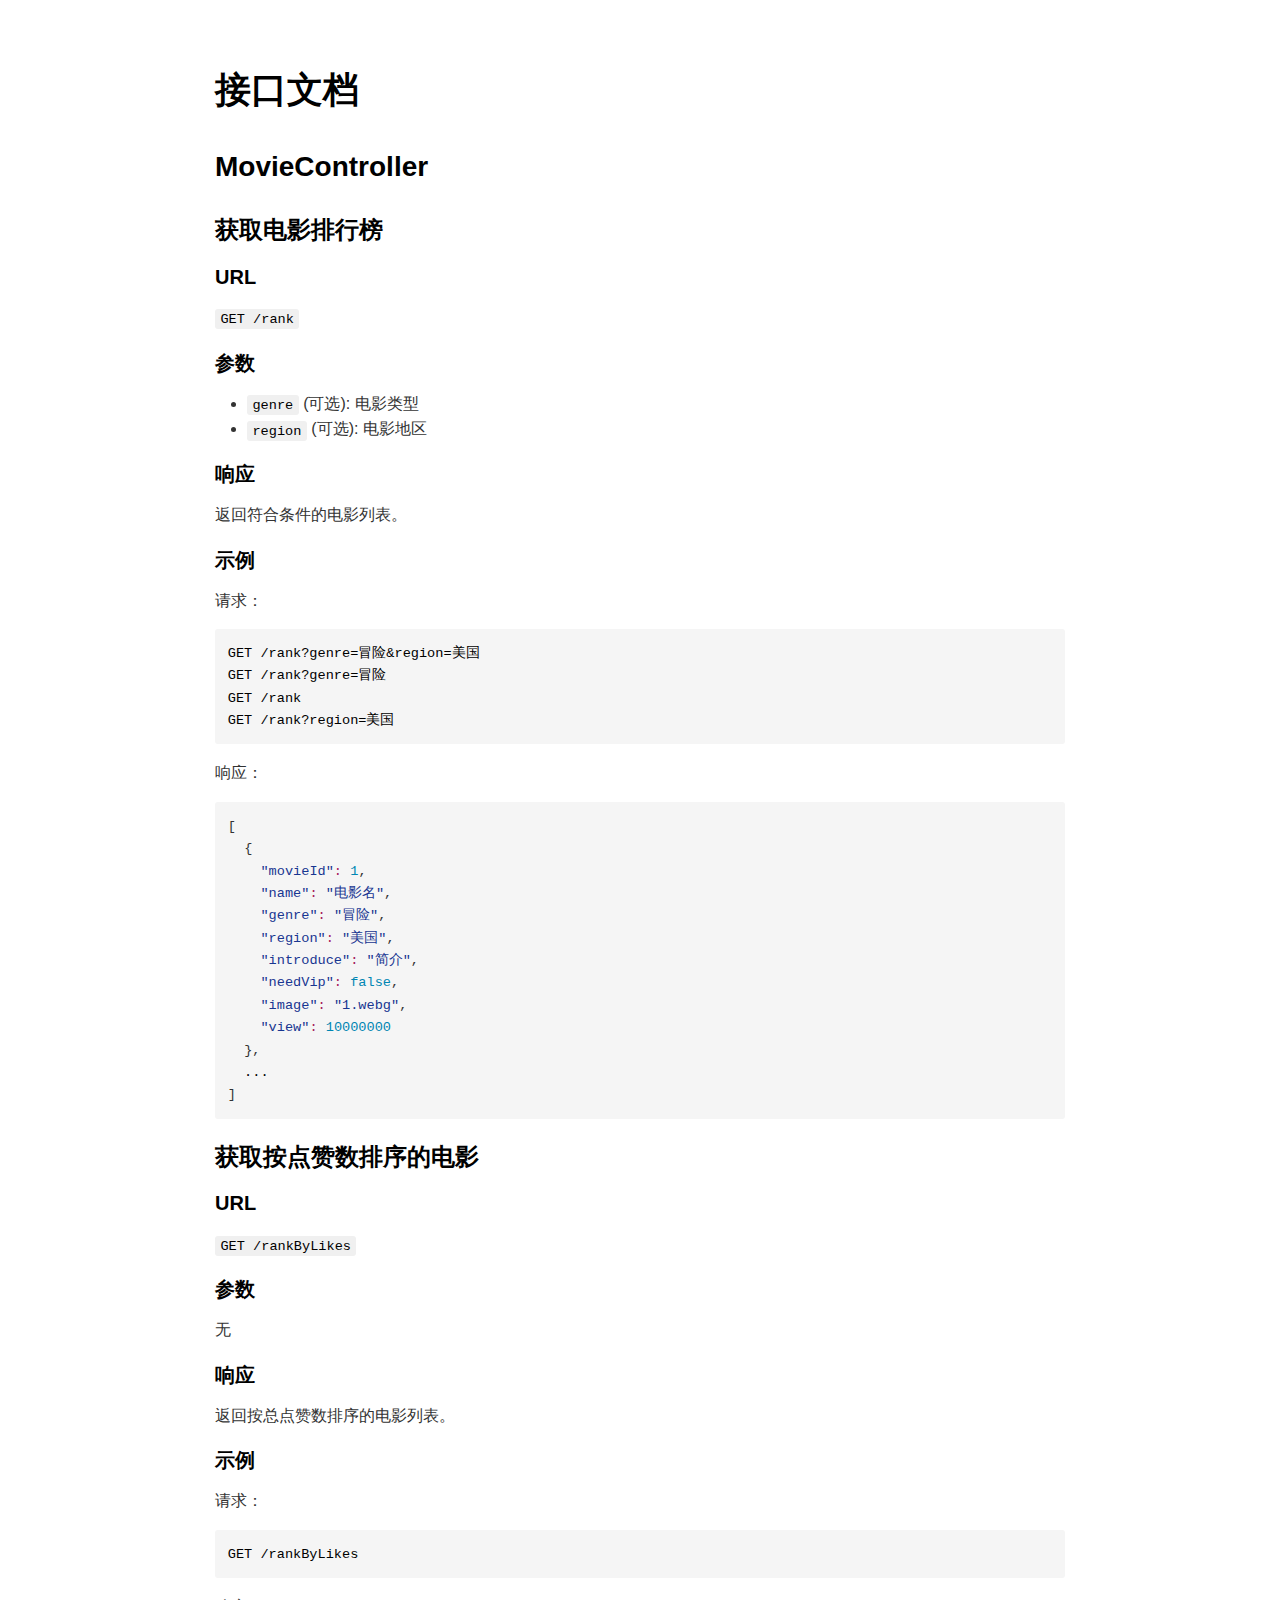
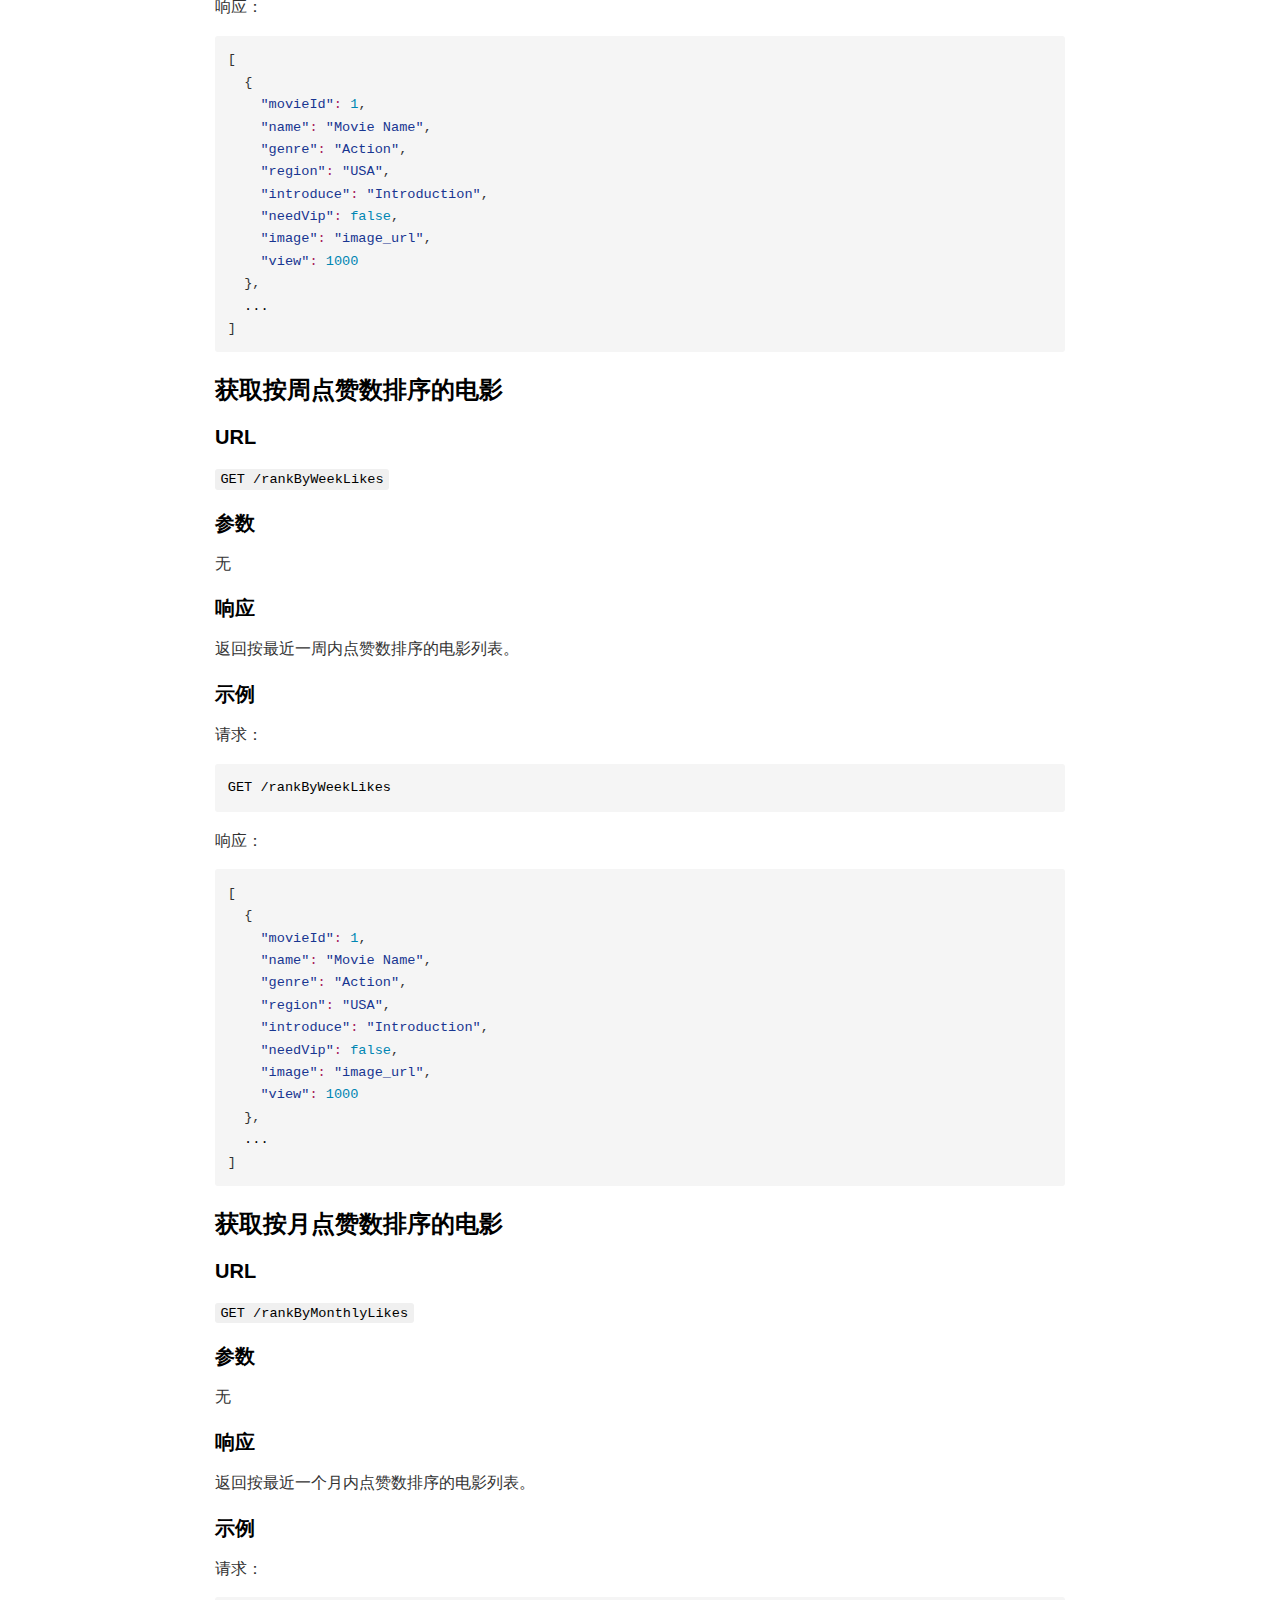
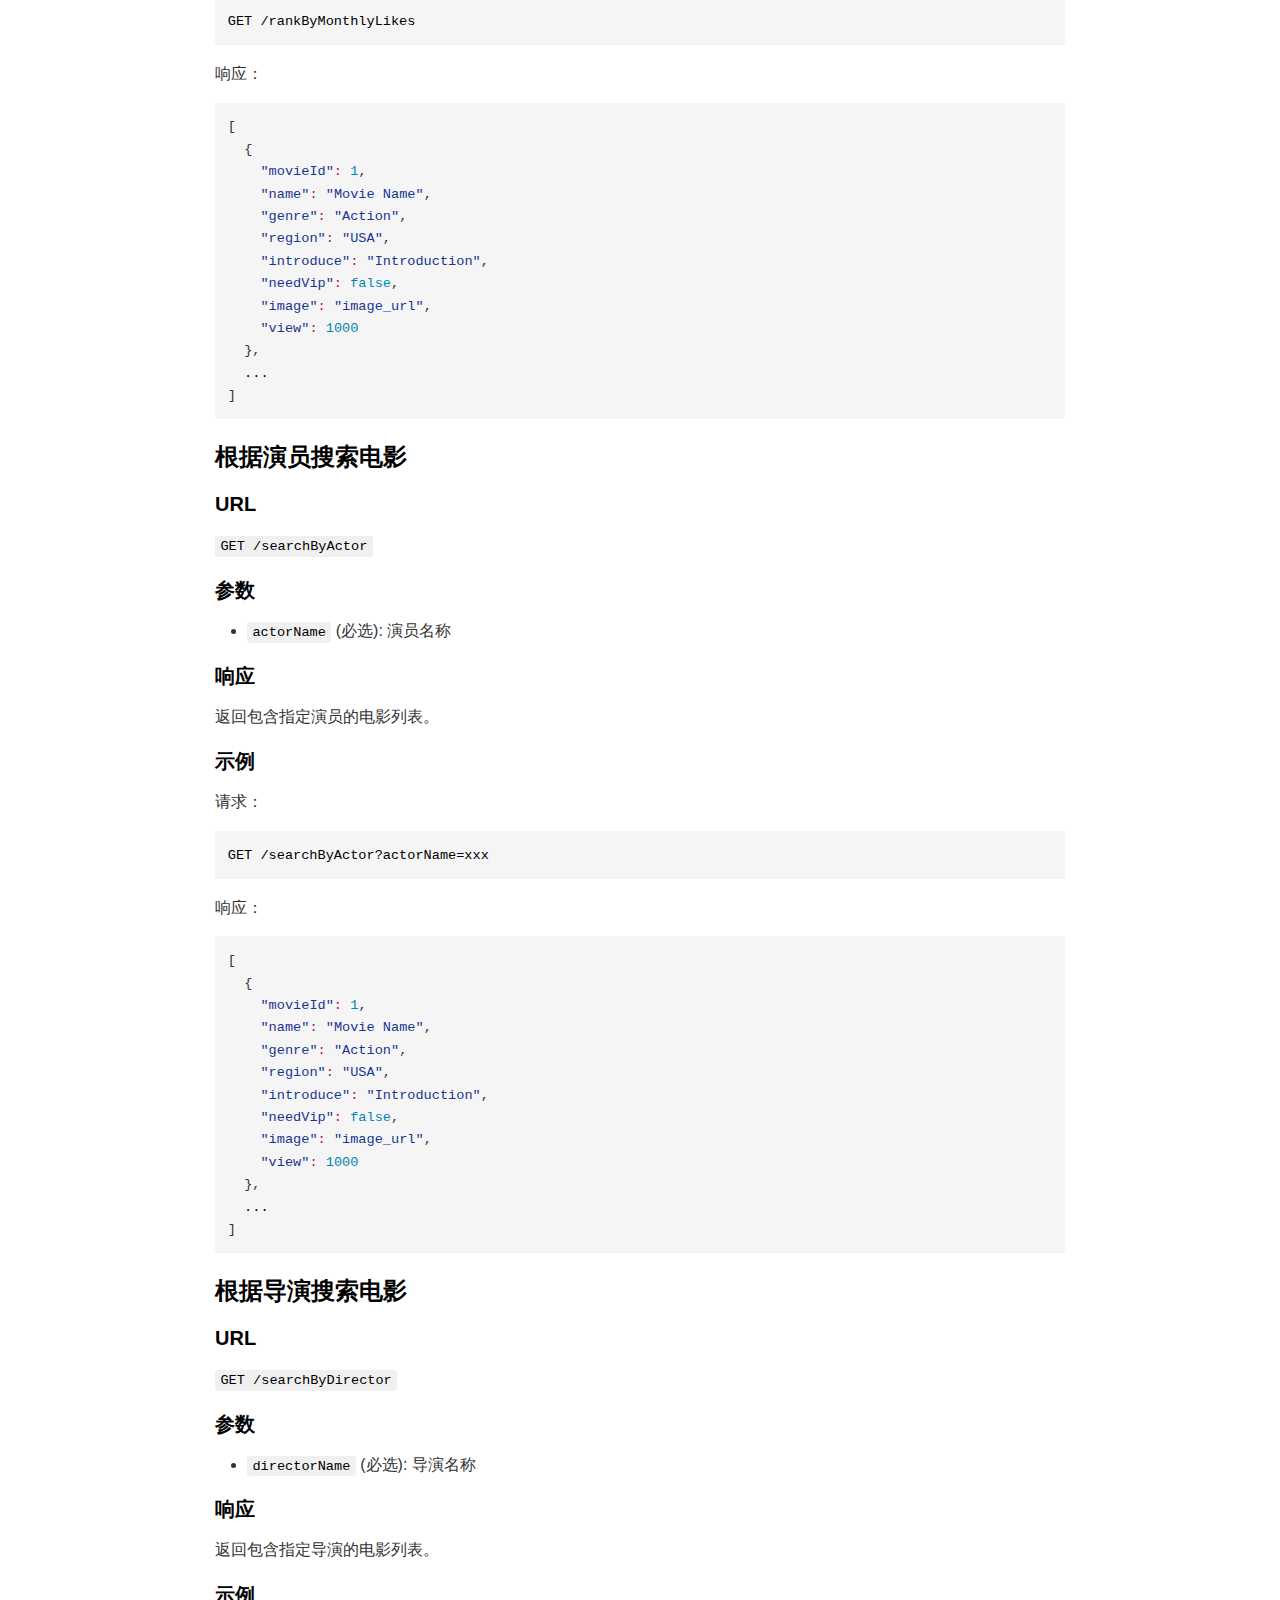
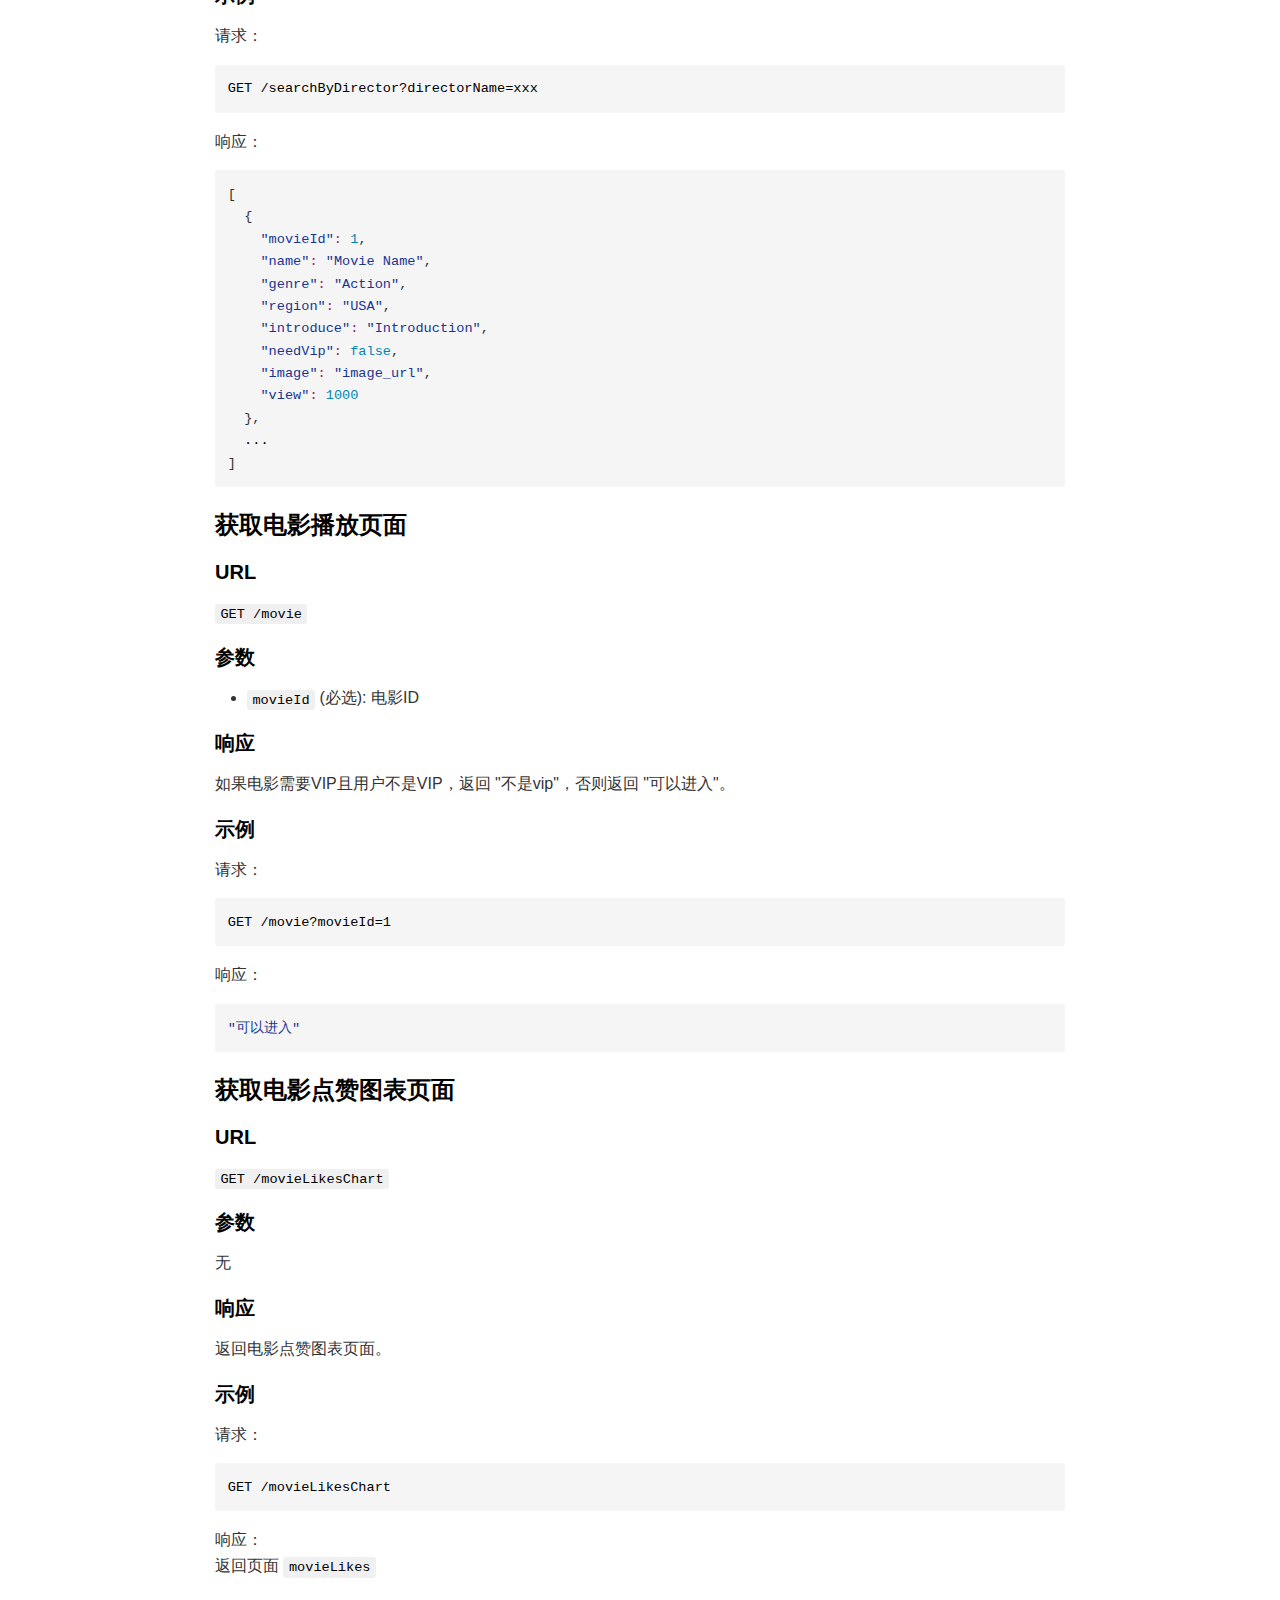
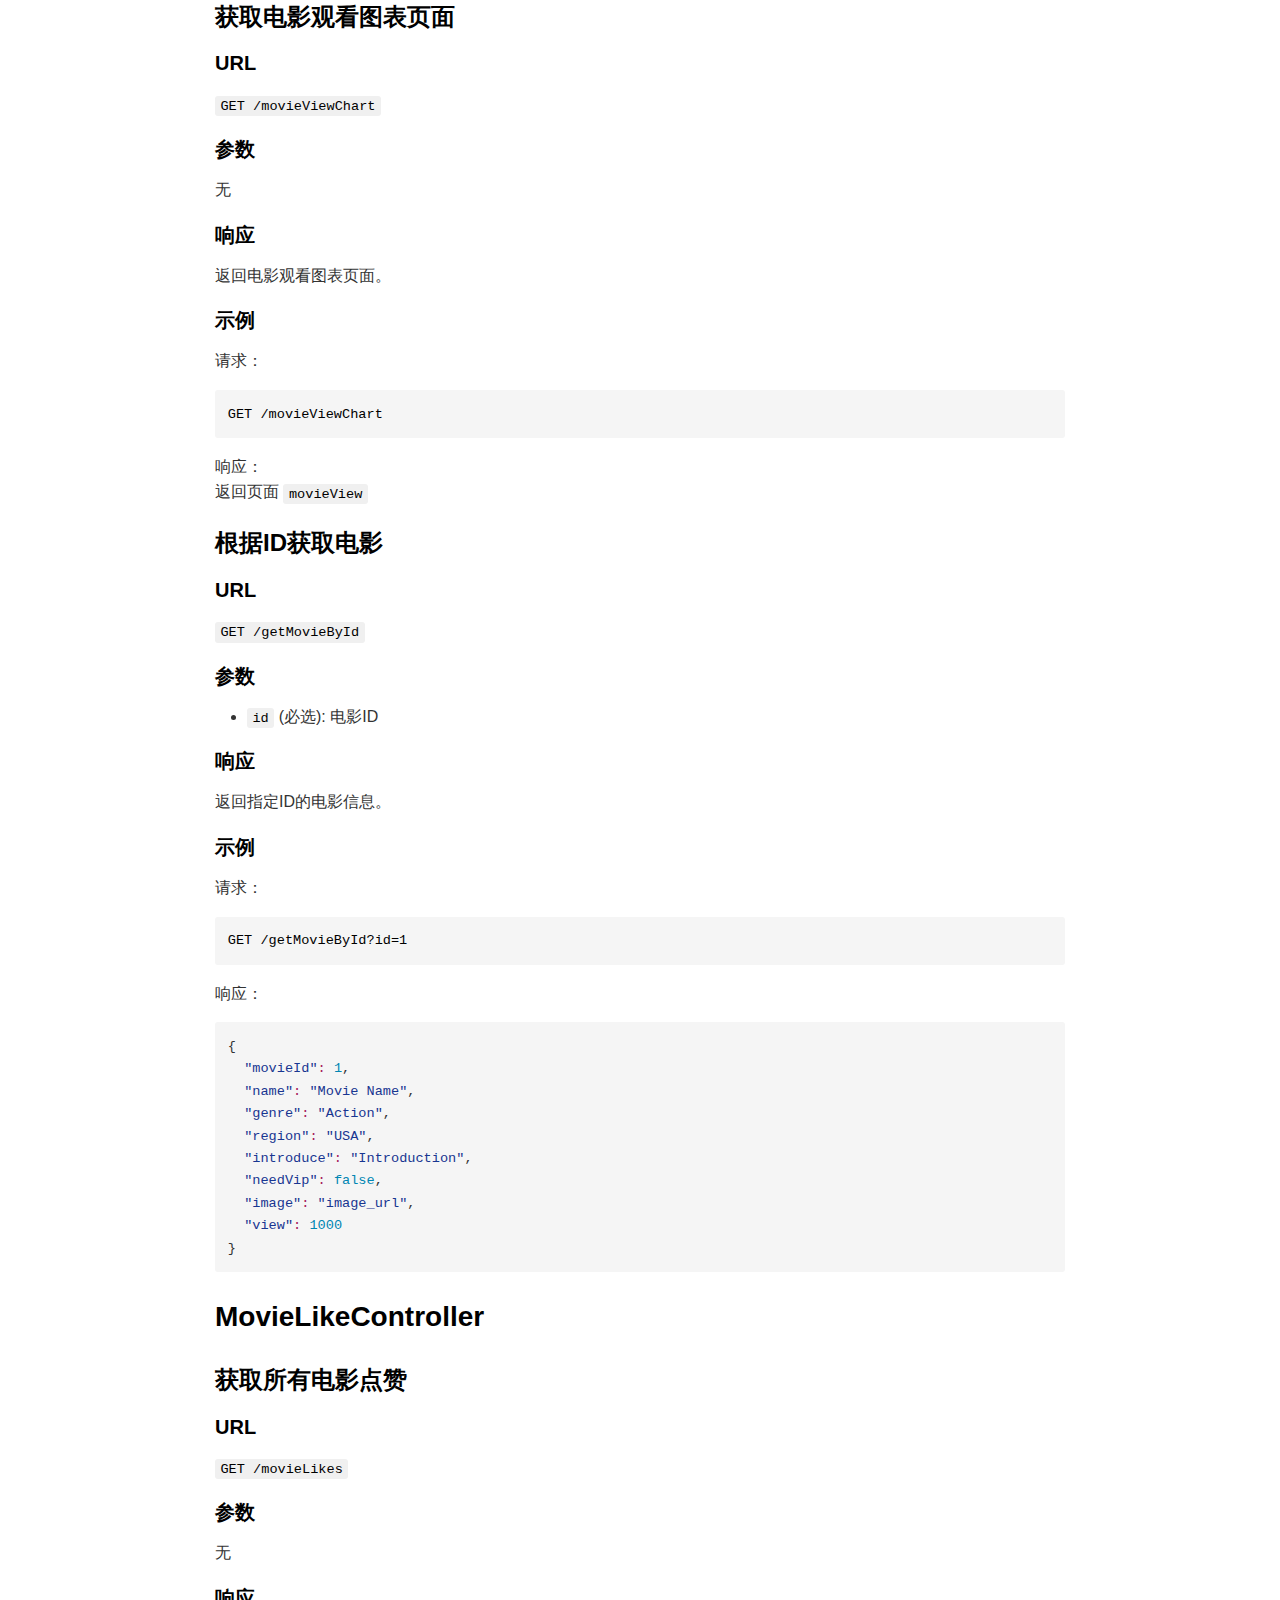
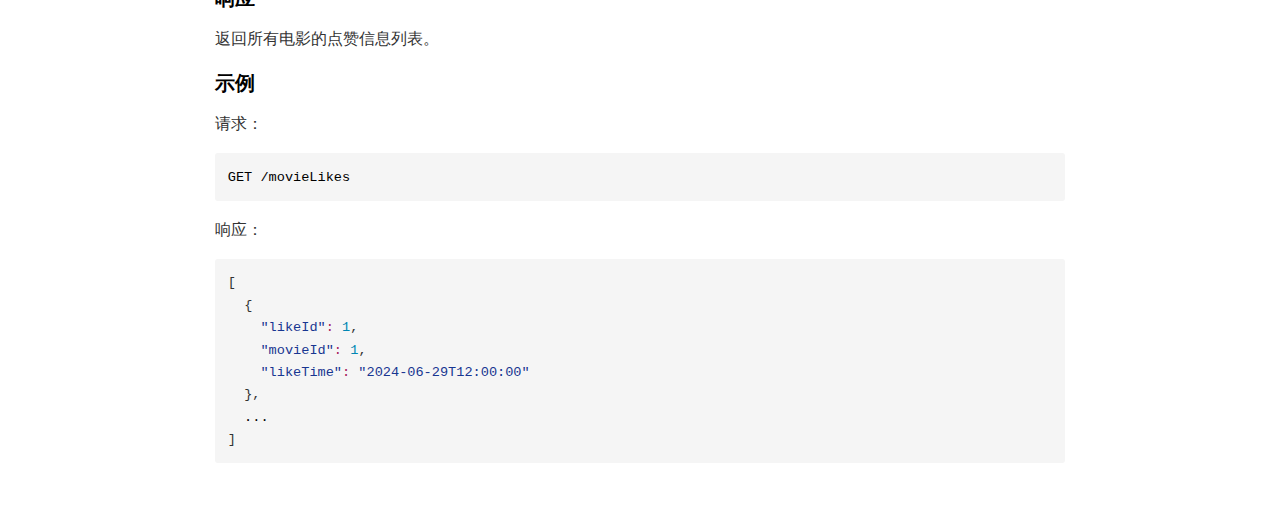
==== 接口文档.html @ cb71e871 "后端实现" ====
<!DOCTYPE html><html><head>
      <title>接口文档</title>
      <meta charset="utf-8">
      <meta name="viewport" content="width=device-width, initial-scale=1.0">
      
      <link rel="stylesheet" href="file:///c:\Users\wtn\.vscode\extensions\shd101wyy.markdown-preview-enhanced-0.8.13\crossnote\dependencies\katex\katex.min.css">
      
      
      
      
      
      <style>
      code[class*=language-],pre[class*=language-]{color:#333;background:0 0;font-family:Consolas,"Liberation Mono",Menlo,Courier,monospace;text-align:left;white-space:pre;word-spacing:normal;word-break:normal;word-wrap:normal;line-height:1.4;-moz-tab-size:8;-o-tab-size:8;tab-size:8;-webkit-hyphens:none;-moz-hyphens:none;-ms-hyphens:none;hyphens:none}pre[class*=language-]{padding:.8em;overflow:auto;border-radius:3px;background:#f5f5f5}:not(pre)>code[class*=language-]{padding:.1em;border-radius:.3em;white-space:normal;background:#f5f5f5}.token.blockquote,.token.comment{color:#969896}.token.cdata{color:#183691}.token.doctype,.token.macro.property,.token.punctuation,.token.variable{color:#333}.token.builtin,.token.important,.token.keyword,.token.operator,.token.rule{color:#a71d5d}.token.attr-value,.token.regex,.token.string,.token.url{color:#183691}.token.atrule,.token.boolean,.token.code,.token.command,.token.constant,.token.entity,.token.number,.token.property,.token.symbol{color:#0086b3}.token.prolog,.token.selector,.token.tag{color:#63a35c}.token.attr-name,.token.class,.token.class-name,.token.function,.token.id,.token.namespace,.token.pseudo-class,.token.pseudo-element,.token.url-reference .token.variable{color:#795da3}.token.entity{cursor:help}.token.title,.token.title .token.punctuation{font-weight:700;color:#1d3e81}.token.list{color:#ed6a43}.token.inserted{background-color:#eaffea;color:#55a532}.token.deleted{background-color:#ffecec;color:#bd2c00}.token.bold{font-weight:700}.token.italic{font-style:italic}.language-json .token.property{color:#183691}.language-markup .token.tag .token.punctuation{color:#333}.language-css .token.function,code.language-css{color:#0086b3}.language-yaml .token.atrule{color:#63a35c}code.language-yaml{color:#183691}.language-ruby .token.function{color:#333}.language-markdown .token.url{color:#795da3}.language-makefile .token.symbol{color:#795da3}.language-makefile .token.variable{color:#183691}.language-makefile .token.builtin{color:#0086b3}.language-bash .token.keyword{color:#0086b3}pre[data-line]{position:relative;padding:1em 0 1em 3em}pre[data-line] .line-highlight-wrapper{position:absolute;top:0;left:0;background-color:transparent;display:block;width:100%}pre[data-line] .line-highlight{position:absolute;left:0;right:0;padding:inherit 0;margin-top:1em;background:hsla(24,20%,50%,.08);background:linear-gradient(to right,hsla(24,20%,50%,.1) 70%,hsla(24,20%,50%,0));pointer-events:none;line-height:inherit;white-space:pre}pre[data-line] .line-highlight:before,pre[data-line] .line-highlight[data-end]:after{content:attr(data-start);position:absolute;top:.4em;left:.6em;min-width:1em;padding:0 .5em;background-color:hsla(24,20%,50%,.4);color:#f4f1ef;font:bold 65%/1.5 sans-serif;text-align:center;vertical-align:.3em;border-radius:999px;text-shadow:none;box-shadow:0 1px #fff}pre[data-line] .line-highlight[data-end]:after{content:attr(data-end);top:auto;bottom:.4em}html body{font-family:'Helvetica Neue',Helvetica,'Segoe UI',Arial,freesans,sans-serif;font-size:16px;line-height:1.6;color:#333;background-color:#fff;overflow:initial;box-sizing:border-box;word-wrap:break-word}html body>:first-child{margin-top:0}html body h1,html body h2,html body h3,html body h4,html body h5,html body h6{line-height:1.2;margin-top:1em;margin-bottom:16px;color:#000}html body h1{font-size:2.25em;font-weight:300;padding-bottom:.3em}html body h2{font-size:1.75em;font-weight:400;padding-bottom:.3em}html body h3{font-size:1.5em;font-weight:500}html body h4{font-size:1.25em;font-weight:600}html body h5{font-size:1.1em;font-weight:600}html body h6{font-size:1em;font-weight:600}html body h1,html body h2,html body h3,html body h4,html body h5{font-weight:600}html body h5{font-size:1em}html body h6{color:#5c5c5c}html body strong{color:#000}html body del{color:#5c5c5c}html body a:not([href]){color:inherit;text-decoration:none}html body a{color:#08c;text-decoration:none}html body a:hover{color:#00a3f5;text-decoration:none}html body img{max-width:100%}html body>p{margin-top:0;margin-bottom:16px;word-wrap:break-word}html body>ol,html body>ul{margin-bottom:16px}html body ol,html body ul{padding-left:2em}html body ol.no-list,html body ul.no-list{padding:0;list-style-type:none}html body ol ol,html body ol ul,html body ul ol,html body ul ul{margin-top:0;margin-bottom:0}html body li{margin-bottom:0}html body li.task-list-item{list-style:none}html body li>p{margin-top:0;margin-bottom:0}html body .task-list-item-checkbox{margin:0 .2em .25em -1.8em;vertical-align:middle}html body .task-list-item-checkbox:hover{cursor:pointer}html body blockquote{margin:16px 0;font-size:inherit;padding:0 15px;color:#5c5c5c;background-color:#f0f0f0;border-left:4px solid #d6d6d6}html body blockquote>:first-child{margin-top:0}html body blockquote>:last-child{margin-bottom:0}html body hr{height:4px;margin:32px 0;background-color:#d6d6d6;border:0 none}html body table{margin:10px 0 15px 0;border-collapse:collapse;border-spacing:0;display:block;width:100%;overflow:auto;word-break:normal;word-break:keep-all}html body table th{font-weight:700;color:#000}html body table td,html body table th{border:1px solid #d6d6d6;padding:6px 13px}html body dl{padding:0}html body dl dt{padding:0;margin-top:16px;font-size:1em;font-style:italic;font-weight:700}html body dl dd{padding:0 16px;margin-bottom:16px}html body code{font-family:Menlo,Monaco,Consolas,'Courier New',monospace;font-size:.85em;color:#000;background-color:#f0f0f0;border-radius:3px;padding:.2em 0}html body code::after,html body code::before{letter-spacing:-.2em;content:'\00a0'}html body pre>code{padding:0;margin:0;word-break:normal;white-space:pre;background:0 0;border:0}html body .highlight{margin-bottom:16px}html body .highlight pre,html body pre{padding:1em;overflow:auto;line-height:1.45;border:#d6d6d6;border-radius:3px}html body .highlight pre{margin-bottom:0;word-break:normal}html body pre code,html body pre tt{display:inline;max-width:initial;padding:0;margin:0;overflow:initial;line-height:inherit;word-wrap:normal;background-color:transparent;border:0}html body pre code:after,html body pre code:before,html body pre tt:after,html body pre tt:before{content:normal}html body blockquote,html body dl,html body ol,html body p,html body pre,html body ul{margin-top:0;margin-bottom:16px}html body kbd{color:#000;border:1px solid #d6d6d6;border-bottom:2px solid #c7c7c7;padding:2px 4px;background-color:#f0f0f0;border-radius:3px}@media print{html body{background-color:#fff}html body h1,html body h2,html body h3,html body h4,html body h5,html body h6{color:#000;page-break-after:avoid}html body blockquote{color:#5c5c5c}html body pre{page-break-inside:avoid}html body table{display:table}html body img{display:block;max-width:100%;max-height:100%}html body code,html body pre{word-wrap:break-word;white-space:pre}}.markdown-preview{width:100%;height:100%;box-sizing:border-box}.markdown-preview ul{list-style:disc}.markdown-preview ul ul{list-style:circle}.markdown-preview ul ul ul{list-style:square}.markdown-preview ol{list-style:decimal}.markdown-preview ol ol,.markdown-preview ul ol{list-style-type:lower-roman}.markdown-preview ol ol ol,.markdown-preview ol ul ol,.markdown-preview ul ol ol,.markdown-preview ul ul ol{list-style-type:lower-alpha}.markdown-preview .newpage,.markdown-preview .pagebreak{page-break-before:always}.markdown-preview pre.line-numbers{position:relative;padding-left:3.8em;counter-reset:linenumber}.markdown-preview pre.line-numbers>code{position:relative}.markdown-preview pre.line-numbers .line-numbers-rows{position:absolute;pointer-events:none;top:1em;font-size:100%;left:0;width:3em;letter-spacing:-1px;border-right:1px solid #999;-webkit-user-select:none;-moz-user-select:none;-ms-user-select:none;user-select:none}.markdown-preview pre.line-numbers .line-numbers-rows>span{pointer-events:none;display:block;counter-increment:linenumber}.markdown-preview pre.line-numbers .line-numbers-rows>span:before{content:counter(linenumber);color:#999;display:block;padding-right:.8em;text-align:right}.markdown-preview .mathjax-exps .MathJax_Display{text-align:center!important}.markdown-preview:not([data-for=preview]) .code-chunk .code-chunk-btn-group{display:none}.markdown-preview:not([data-for=preview]) .code-chunk .status{display:none}.markdown-preview:not([data-for=preview]) .code-chunk .output-div{margin-bottom:16px}.markdown-preview .md-toc{padding:0}.markdown-preview .md-toc .md-toc-link-wrapper .md-toc-link{display:inline;padding:.25rem 0}.markdown-preview .md-toc .md-toc-link-wrapper .md-toc-link div,.markdown-preview .md-toc .md-toc-link-wrapper .md-toc-link p{display:inline}.markdown-preview .md-toc .md-toc-link-wrapper.highlighted .md-toc-link{font-weight:800}.scrollbar-style::-webkit-scrollbar{width:8px}.scrollbar-style::-webkit-scrollbar-track{border-radius:10px;background-color:transparent}.scrollbar-style::-webkit-scrollbar-thumb{border-radius:5px;background-color:rgba(150,150,150,.66);border:4px solid rgba(150,150,150,.66);background-clip:content-box}html body[for=html-export]:not([data-presentation-mode]){position:relative;width:100%;height:100%;top:0;left:0;margin:0;padding:0;overflow:auto}html body[for=html-export]:not([data-presentation-mode]) .markdown-preview{position:relative;top:0;min-height:100vh}@media screen and (min-width:914px){html body[for=html-export]:not([data-presentation-mode]) .markdown-preview{padding:2em calc(50% - 457px + 2em)}}@media screen and (max-width:914px){html body[for=html-export]:not([data-presentation-mode]) .markdown-preview{padding:2em}}@media screen and (max-width:450px){html body[for=html-export]:not([data-presentation-mode]) .markdown-preview{font-size:14px!important;padding:1em}}@media print{html body[for=html-export]:not([data-presentation-mode]) #sidebar-toc-btn{display:none}}html body[for=html-export]:not([data-presentation-mode]) #sidebar-toc-btn{position:fixed;bottom:8px;left:8px;font-size:28px;cursor:pointer;color:inherit;z-index:99;width:32px;text-align:center;opacity:.4}html body[for=html-export]:not([data-presentation-mode])[html-show-sidebar-toc] #sidebar-toc-btn{opacity:1}html body[for=html-export]:not([data-presentation-mode])[html-show-sidebar-toc] .md-sidebar-toc{position:fixed;top:0;left:0;width:300px;height:100%;padding:32px 0 48px 0;font-size:14px;box-shadow:0 0 4px rgba(150,150,150,.33);box-sizing:border-box;overflow:auto;background-color:inherit}html body[for=html-export]:not([data-presentation-mode])[html-show-sidebar-toc] .md-sidebar-toc::-webkit-scrollbar{width:8px}html body[for=html-export]:not([data-presentation-mode])[html-show-sidebar-toc] .md-sidebar-toc::-webkit-scrollbar-track{border-radius:10px;background-color:transparent}html body[for=html-export]:not([data-presentation-mode])[html-show-sidebar-toc] .md-sidebar-toc::-webkit-scrollbar-thumb{border-radius:5px;background-color:rgba(150,150,150,.66);border:4px solid rgba(150,150,150,.66);background-clip:content-box}html body[for=html-export]:not([data-presentation-mode])[html-show-sidebar-toc] .md-sidebar-toc a{text-decoration:none}html body[for=html-export]:not([data-presentation-mode])[html-show-sidebar-toc] .md-sidebar-toc .md-toc{padding:0 16px}html body[for=html-export]:not([data-presentation-mode])[html-show-sidebar-toc] .md-sidebar-toc .md-toc .md-toc-link-wrapper .md-toc-link{display:inline;padding:.25rem 0}html body[for=html-export]:not([data-presentation-mode])[html-show-sidebar-toc] .md-sidebar-toc .md-toc .md-toc-link-wrapper .md-toc-link div,html body[for=html-export]:not([data-presentation-mode])[html-show-sidebar-toc] .md-sidebar-toc .md-toc .md-toc-link-wrapper .md-toc-link p{display:inline}html body[for=html-export]:not([data-presentation-mode])[html-show-sidebar-toc] .md-sidebar-toc .md-toc .md-toc-link-wrapper.highlighted .md-toc-link{font-weight:800}html body[for=html-export]:not([data-presentation-mode])[html-show-sidebar-toc] .markdown-preview{left:300px;width:calc(100% - 300px);padding:2em calc(50% - 457px - 300px / 2);margin:0;box-sizing:border-box}@media screen and (max-width:1274px){html body[for=html-export]:not([data-presentation-mode])[html-show-sidebar-toc] .markdown-preview{padding:2em}}@media screen and (max-width:450px){html body[for=html-export]:not([data-presentation-mode])[html-show-sidebar-toc] .markdown-preview{width:100%}}html body[for=html-export]:not([data-presentation-mode]):not([html-show-sidebar-toc]) .markdown-preview{left:50%;transform:translateX(-50%)}html body[for=html-export]:not([data-presentation-mode]):not([html-show-sidebar-toc]) .md-sidebar-toc{display:none}
/* Please visit the URL below for more information: */
/*   https://shd101wyy.github.io/markdown-preview-enhanced/#/customize-css */
/* Please visit the URL below for more information: */
/*   https://shd101wyy.github.io/markdown-preview-enhanced/#/customize-css */

      </style>
      <!-- The content below will be included at the end of the <head> element. --><script type="text/javascript">
  document.addEventListener("DOMContentLoaded", function () {
    // your code here
  });
</script></head><body for="html-export">
    
    
      <div class="crossnote markdown-preview  ">
      
<h1 id="接口文档">接口文档 </h1>
<h2 id="moviecontroller">MovieController </h2>
<h3 id="获取电影排行榜">获取电影排行榜 </h3>
<h4 id="url">URL </h4>
<p><code>GET /rank</code></p>
<h4 id="参数">参数 </h4>
<ul>
<li><code>genre</code> (可选): 电影类型</li>
<li><code>region</code> (可选): 电影地区</li>
</ul>
<h4 id="响应">响应 </h4>
<p>返回符合条件的电影列表。</p>
<h4 id="示例">示例 </h4>
<p>请求：</p>
<pre data-role="codeBlock" data-info="http" class="language-http http"><code>GET /rank?genre=冒险&amp;region=美国
GET /rank?genre=冒险
GET /rank
GET /rank?region=美国
</code></pre><p>响应：</p>
<pre data-role="codeBlock" data-info="json" class="language-json json"><code><span class="token punctuation">[</span>
  <span class="token punctuation">{</span>
    <span class="token property">"movieId"</span><span class="token operator">:</span> <span class="token number">1</span><span class="token punctuation">,</span>
    <span class="token property">"name"</span><span class="token operator">:</span> <span class="token string">"电影名"</span><span class="token punctuation">,</span>
    <span class="token property">"genre"</span><span class="token operator">:</span> <span class="token string">"冒险"</span><span class="token punctuation">,</span>
    <span class="token property">"region"</span><span class="token operator">:</span> <span class="token string">"美国"</span><span class="token punctuation">,</span>
    <span class="token property">"introduce"</span><span class="token operator">:</span> <span class="token string">"简介"</span><span class="token punctuation">,</span>
    <span class="token property">"needVip"</span><span class="token operator">:</span> <span class="token boolean">false</span><span class="token punctuation">,</span>
    <span class="token property">"image"</span><span class="token operator">:</span> <span class="token string">"1.webg"</span><span class="token punctuation">,</span>
    <span class="token property">"view"</span><span class="token operator">:</span> <span class="token number">10000000</span>
  <span class="token punctuation">}</span><span class="token punctuation">,</span>
  ...
<span class="token punctuation">]</span>
</code></pre><h3 id="获取按点赞数排序的电影">获取按点赞数排序的电影 </h3>
<h4 id="url-1">URL </h4>
<p><code>GET /rankByLikes</code></p>
<h4 id="参数-1">参数 </h4>
<p>无</p>
<h4 id="响应-1">响应 </h4>
<p>返回按总点赞数排序的电影列表。</p>
<h4 id="示例-1">示例 </h4>
<p>请求：</p>
<pre data-role="codeBlock" data-info="http" class="language-http http"><code>GET /rankByLikes
</code></pre><p>响应：</p>
<pre data-role="codeBlock" data-info="json" class="language-json json"><code><span class="token punctuation">[</span>
  <span class="token punctuation">{</span>
    <span class="token property">"movieId"</span><span class="token operator">:</span> <span class="token number">1</span><span class="token punctuation">,</span>
    <span class="token property">"name"</span><span class="token operator">:</span> <span class="token string">"Movie Name"</span><span class="token punctuation">,</span>
    <span class="token property">"genre"</span><span class="token operator">:</span> <span class="token string">"Action"</span><span class="token punctuation">,</span>
    <span class="token property">"region"</span><span class="token operator">:</span> <span class="token string">"USA"</span><span class="token punctuation">,</span>
    <span class="token property">"introduce"</span><span class="token operator">:</span> <span class="token string">"Introduction"</span><span class="token punctuation">,</span>
    <span class="token property">"needVip"</span><span class="token operator">:</span> <span class="token boolean">false</span><span class="token punctuation">,</span>
    <span class="token property">"image"</span><span class="token operator">:</span> <span class="token string">"image_url"</span><span class="token punctuation">,</span>
    <span class="token property">"view"</span><span class="token operator">:</span> <span class="token number">1000</span>
  <span class="token punctuation">}</span><span class="token punctuation">,</span>
  ...
<span class="token punctuation">]</span>
</code></pre><h3 id="获取按周点赞数排序的电影">获取按周点赞数排序的电影 </h3>
<h4 id="url-2">URL </h4>
<p><code>GET /rankByWeekLikes</code></p>
<h4 id="参数-2">参数 </h4>
<p>无</p>
<h4 id="响应-2">响应 </h4>
<p>返回按最近一周内点赞数排序的电影列表。</p>
<h4 id="示例-2">示例 </h4>
<p>请求：</p>
<pre data-role="codeBlock" data-info="http" class="language-http http"><code>GET /rankByWeekLikes
</code></pre><p>响应：</p>
<pre data-role="codeBlock" data-info="json" class="language-json json"><code><span class="token punctuation">[</span>
  <span class="token punctuation">{</span>
    <span class="token property">"movieId"</span><span class="token operator">:</span> <span class="token number">1</span><span class="token punctuation">,</span>
    <span class="token property">"name"</span><span class="token operator">:</span> <span class="token string">"Movie Name"</span><span class="token punctuation">,</span>
    <span class="token property">"genre"</span><span class="token operator">:</span> <span class="token string">"Action"</span><span class="token punctuation">,</span>
    <span class="token property">"region"</span><span class="token operator">:</span> <span class="token string">"USA"</span><span class="token punctuation">,</span>
    <span class="token property">"introduce"</span><span class="token operator">:</span> <span class="token string">"Introduction"</span><span class="token punctuation">,</span>
    <span class="token property">"needVip"</span><span class="token operator">:</span> <span class="token boolean">false</span><span class="token punctuation">,</span>
    <span class="token property">"image"</span><span class="token operator">:</span> <span class="token string">"image_url"</span><span class="token punctuation">,</span>
    <span class="token property">"view"</span><span class="token operator">:</span> <span class="token number">1000</span>
  <span class="token punctuation">}</span><span class="token punctuation">,</span>
  ...
<span class="token punctuation">]</span>
</code></pre><h3 id="获取按月点赞数排序的电影">获取按月点赞数排序的电影 </h3>
<h4 id="url-3">URL </h4>
<p><code>GET /rankByMonthlyLikes</code></p>
<h4 id="参数-3">参数 </h4>
<p>无</p>
<h4 id="响应-3">响应 </h4>
<p>返回按最近一个月内点赞数排序的电影列表。</p>
<h4 id="示例-3">示例 </h4>
<p>请求：</p>
<pre data-role="codeBlock" data-info="http" class="language-http http"><code>GET /rankByMonthlyLikes
</code></pre><p>响应：</p>
<pre data-role="codeBlock" data-info="json" class="language-json json"><code><span class="token punctuation">[</span>
  <span class="token punctuation">{</span>
    <span class="token property">"movieId"</span><span class="token operator">:</span> <span class="token number">1</span><span class="token punctuation">,</span>
    <span class="token property">"name"</span><span class="token operator">:</span> <span class="token string">"Movie Name"</span><span class="token punctuation">,</span>
    <span class="token property">"genre"</span><span class="token operator">:</span> <span class="token string">"Action"</span><span class="token punctuation">,</span>
    <span class="token property">"region"</span><span class="token operator">:</span> <span class="token string">"USA"</span><span class="token punctuation">,</span>
    <span class="token property">"introduce"</span><span class="token operator">:</span> <span class="token string">"Introduction"</span><span class="token punctuation">,</span>
    <span class="token property">"needVip"</span><span class="token operator">:</span> <span class="token boolean">false</span><span class="token punctuation">,</span>
    <span class="token property">"image"</span><span class="token operator">:</span> <span class="token string">"image_url"</span><span class="token punctuation">,</span>
    <span class="token property">"view"</span><span class="token operator">:</span> <span class="token number">1000</span>
  <span class="token punctuation">}</span><span class="token punctuation">,</span>
  ...
<span class="token punctuation">]</span>
</code></pre><h3 id="根据演员搜索电影">根据演员搜索电影 </h3>
<h4 id="url-4">URL </h4>
<p><code>GET /searchByActor</code></p>
<h4 id="参数-4">参数 </h4>
<ul>
<li><code>actorName</code> (必选): 演员名称</li>
</ul>
<h4 id="响应-4">响应 </h4>
<p>返回包含指定演员的电影列表。</p>
<h4 id="示例-4">示例 </h4>
<p>请求：</p>
<pre data-role="codeBlock" data-info="http" class="language-http http"><code>GET /searchByActor?actorName=xxx
</code></pre><p>响应：</p>
<pre data-role="codeBlock" data-info="json" class="language-json json"><code><span class="token punctuation">[</span>
  <span class="token punctuation">{</span>
    <span class="token property">"movieId"</span><span class="token operator">:</span> <span class="token number">1</span><span class="token punctuation">,</span>
    <span class="token property">"name"</span><span class="token operator">:</span> <span class="token string">"Movie Name"</span><span class="token punctuation">,</span>
    <span class="token property">"genre"</span><span class="token operator">:</span> <span class="token string">"Action"</span><span class="token punctuation">,</span>
    <span class="token property">"region"</span><span class="token operator">:</span> <span class="token string">"USA"</span><span class="token punctuation">,</span>
    <span class="token property">"introduce"</span><span class="token operator">:</span> <span class="token string">"Introduction"</span><span class="token punctuation">,</span>
    <span class="token property">"needVip"</span><span class="token operator">:</span> <span class="token boolean">false</span><span class="token punctuation">,</span>
    <span class="token property">"image"</span><span class="token operator">:</span> <span class="token string">"image_url"</span><span class="token punctuation">,</span>
    <span class="token property">"view"</span><span class="token operator">:</span> <span class="token number">1000</span>
  <span class="token punctuation">}</span><span class="token punctuation">,</span>
  ...
<span class="token punctuation">]</span>
</code></pre><h3 id="根据导演搜索电影">根据导演搜索电影 </h3>
<h4 id="url-5">URL </h4>
<p><code>GET /searchByDirector</code></p>
<h4 id="参数-5">参数 </h4>
<ul>
<li><code>directorName</code> (必选): 导演名称</li>
</ul>
<h4 id="响应-5">响应 </h4>
<p>返回包含指定导演的电影列表。</p>
<h4 id="示例-5">示例 </h4>
<p>请求：</p>
<pre data-role="codeBlock" data-info="http" class="language-http http"><code>GET /searchByDirector?directorName=xxx
</code></pre><p>响应：</p>
<pre data-role="codeBlock" data-info="json" class="language-json json"><code><span class="token punctuation">[</span>
  <span class="token punctuation">{</span>
    <span class="token property">"movieId"</span><span class="token operator">:</span> <span class="token number">1</span><span class="token punctuation">,</span>
    <span class="token property">"name"</span><span class="token operator">:</span> <span class="token string">"Movie Name"</span><span class="token punctuation">,</span>
    <span class="token property">"genre"</span><span class="token operator">:</span> <span class="token string">"Action"</span><span class="token punctuation">,</span>
    <span class="token property">"region"</span><span class="token operator">:</span> <span class="token string">"USA"</span><span class="token punctuation">,</span>
    <span class="token property">"introduce"</span><span class="token operator">:</span> <span class="token string">"Introduction"</span><span class="token punctuation">,</span>
    <span class="token property">"needVip"</span><span class="token operator">:</span> <span class="token boolean">false</span><span class="token punctuation">,</span>
    <span class="token property">"image"</span><span class="token operator">:</span> <span class="token string">"image_url"</span><span class="token punctuation">,</span>
    <span class="token property">"view"</span><span class="token operator">:</span> <span class="token number">1000</span>
  <span class="token punctuation">}</span><span class="token punctuation">,</span>
  ...
<span class="token punctuation">]</span>
</code></pre><h3 id="获取电影播放页面">获取电影播放页面 </h3>
<h4 id="url-6">URL </h4>
<p><code>GET /movie</code></p>
<h4 id="参数-6">参数 </h4>
<ul>
<li><code>movieId</code> (必选): 电影ID</li>
</ul>
<h4 id="响应-6">响应 </h4>
<p>如果电影需要VIP且用户不是VIP，返回 "不是vip"，否则返回 "可以进入"。</p>
<h4 id="示例-6">示例 </h4>
<p>请求：</p>
<pre data-role="codeBlock" data-info="http" class="language-http http"><code>GET /movie?movieId=1
</code></pre><p>响应：</p>
<pre data-role="codeBlock" data-info="json" class="language-json json"><code><span class="token string">"可以进入"</span>
</code></pre><h3 id="获取电影点赞图表页面">获取电影点赞图表页面 </h3>
<h4 id="url-7">URL </h4>
<p><code>GET /movieLikesChart</code></p>
<h4 id="参数-7">参数 </h4>
<p>无</p>
<h4 id="响应-7">响应 </h4>
<p>返回电影点赞图表页面。</p>
<h4 id="示例-7">示例 </h4>
<p>请求：</p>
<pre data-role="codeBlock" data-info="http" class="language-http http"><code>GET /movieLikesChart
</code></pre><p>响应：<br>
返回页面 <code>movieLikes</code></p>
<h3 id="获取电影观看图表页面">获取电影观看图表页面 </h3>
<h4 id="url-8">URL </h4>
<p><code>GET /movieViewChart</code></p>
<h4 id="参数-8">参数 </h4>
<p>无</p>
<h4 id="响应-8">响应 </h4>
<p>返回电影观看图表页面。</p>
<h4 id="示例-8">示例 </h4>
<p>请求：</p>
<pre data-role="codeBlock" data-info="http" class="language-http http"><code>GET /movieViewChart
</code></pre><p>响应：<br>
返回页面 <code>movieView</code></p>
<h3 id="根据id获取电影">根据ID获取电影 </h3>
<h4 id="url-9">URL </h4>
<p><code>GET /getMovieById</code></p>
<h4 id="参数-9">参数 </h4>
<ul>
<li><code>id</code> (必选): 电影ID</li>
</ul>
<h4 id="响应-9">响应 </h4>
<p>返回指定ID的电影信息。</p>
<h4 id="示例-9">示例 </h4>
<p>请求：</p>
<pre data-role="codeBlock" data-info="http" class="language-http http"><code>GET /getMovieById?id=1
</code></pre><p>响应：</p>
<pre data-role="codeBlock" data-info="json" class="language-json json"><code><span class="token punctuation">{</span>
  <span class="token property">"movieId"</span><span class="token operator">:</span> <span class="token number">1</span><span class="token punctuation">,</span>
  <span class="token property">"name"</span><span class="token operator">:</span> <span class="token string">"Movie Name"</span><span class="token punctuation">,</span>
  <span class="token property">"genre"</span><span class="token operator">:</span> <span class="token string">"Action"</span><span class="token punctuation">,</span>
  <span class="token property">"region"</span><span class="token operator">:</span> <span class="token string">"USA"</span><span class="token punctuation">,</span>
  <span class="token property">"introduce"</span><span class="token operator">:</span> <span class="token string">"Introduction"</span><span class="token punctuation">,</span>
  <span class="token property">"needVip"</span><span class="token operator">:</span> <span class="token boolean">false</span><span class="token punctuation">,</span>
  <span class="token property">"image"</span><span class="token operator">:</span> <span class="token string">"image_url"</span><span class="token punctuation">,</span>
  <span class="token property">"view"</span><span class="token operator">:</span> <span class="token number">1000</span>
<span class="token punctuation">}</span>
</code></pre><h2 id="movielikecontroller">MovieLikeController </h2>
<h3 id="获取所有电影点赞">获取所有电影点赞 </h3>
<h4 id="url-10">URL </h4>
<p><code>GET /movieLikes</code></p>
<h4 id="参数-10">参数 </h4>
<p>无</p>
<h4 id="响应-10">响应 </h4>
<p>返回所有电影的点赞信息列表。</p>
<h4 id="示例-10">示例 </h4>
<p>请求：</p>
<pre data-role="codeBlock" data-info="http" class="language-http http"><code>GET /movieLikes
</code></pre><p>响应：</p>
<pre data-role="codeBlock" data-info="json" class="language-json json"><code><span class="token punctuation">[</span>
  <span class="token punctuation">{</span>
    <span class="token property">"likeId"</span><span class="token operator">:</span> <span class="token number">1</span><span class="token punctuation">,</span>
    <span class="token property">"movieId"</span><span class="token operator">:</span> <span class="token number">1</span><span class="token punctuation">,</span>
    <span class="token property">"likeTime"</span><span class="token operator">:</span> <span class="token string">"2024-06-29T12:00:00"</span>
  <span class="token punctuation">}</span><span class="token punctuation">,</span>
  ...
<span class="token punctuation">]</span>
</code></pre>
      </div>
      
      
    
    
    
    
    
    
  
    </body></html>
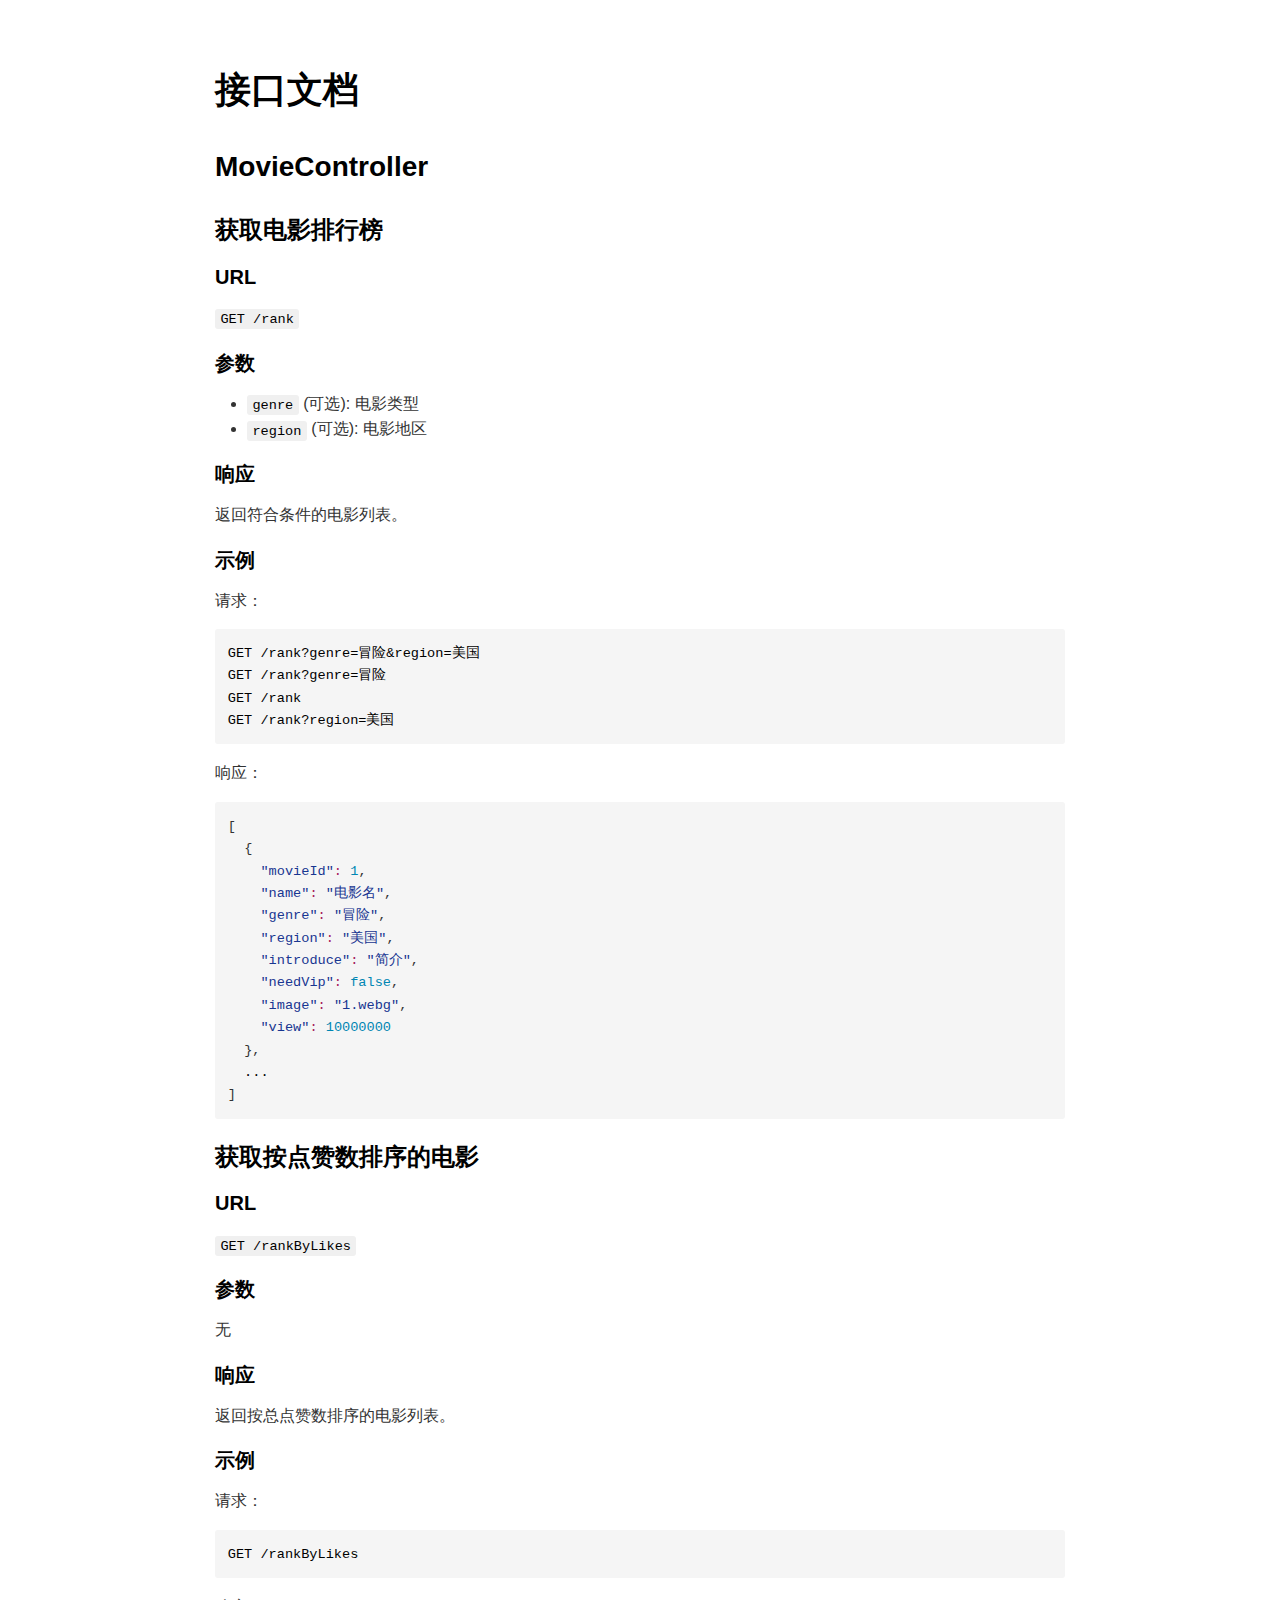
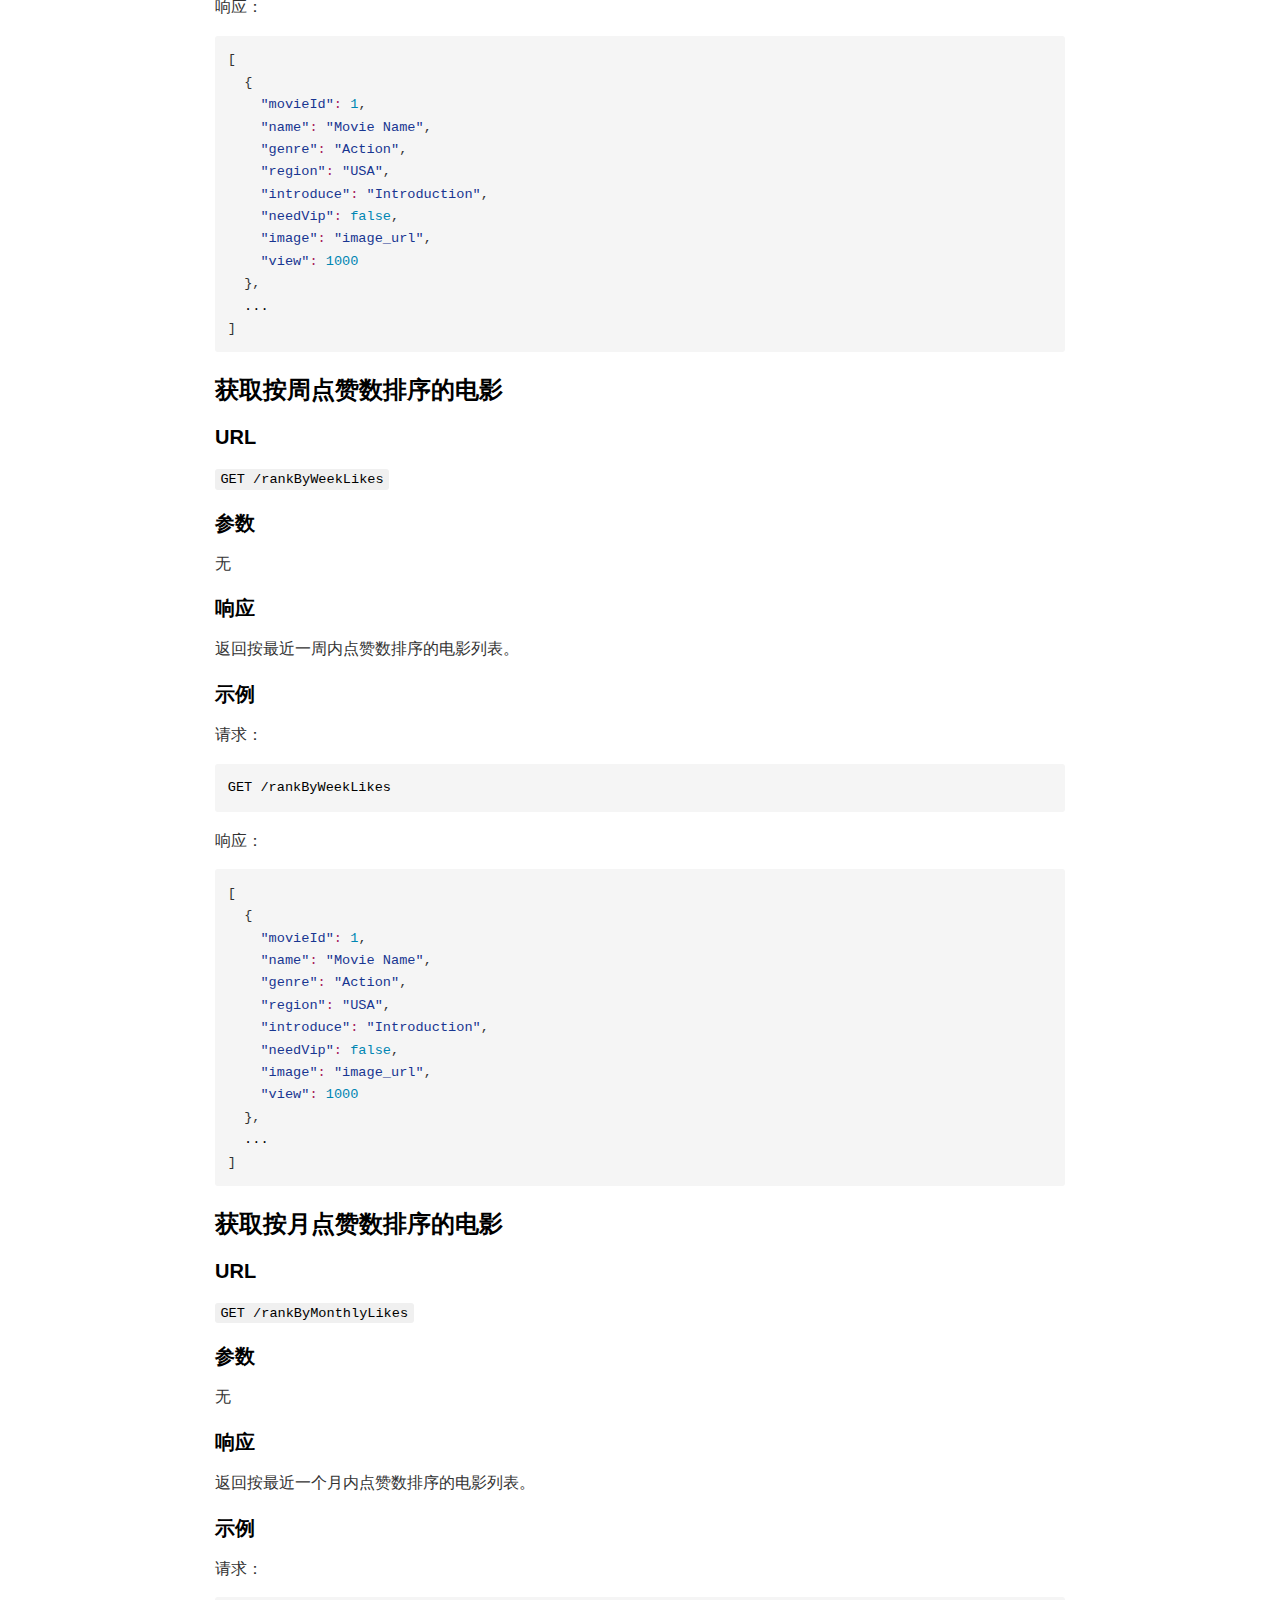
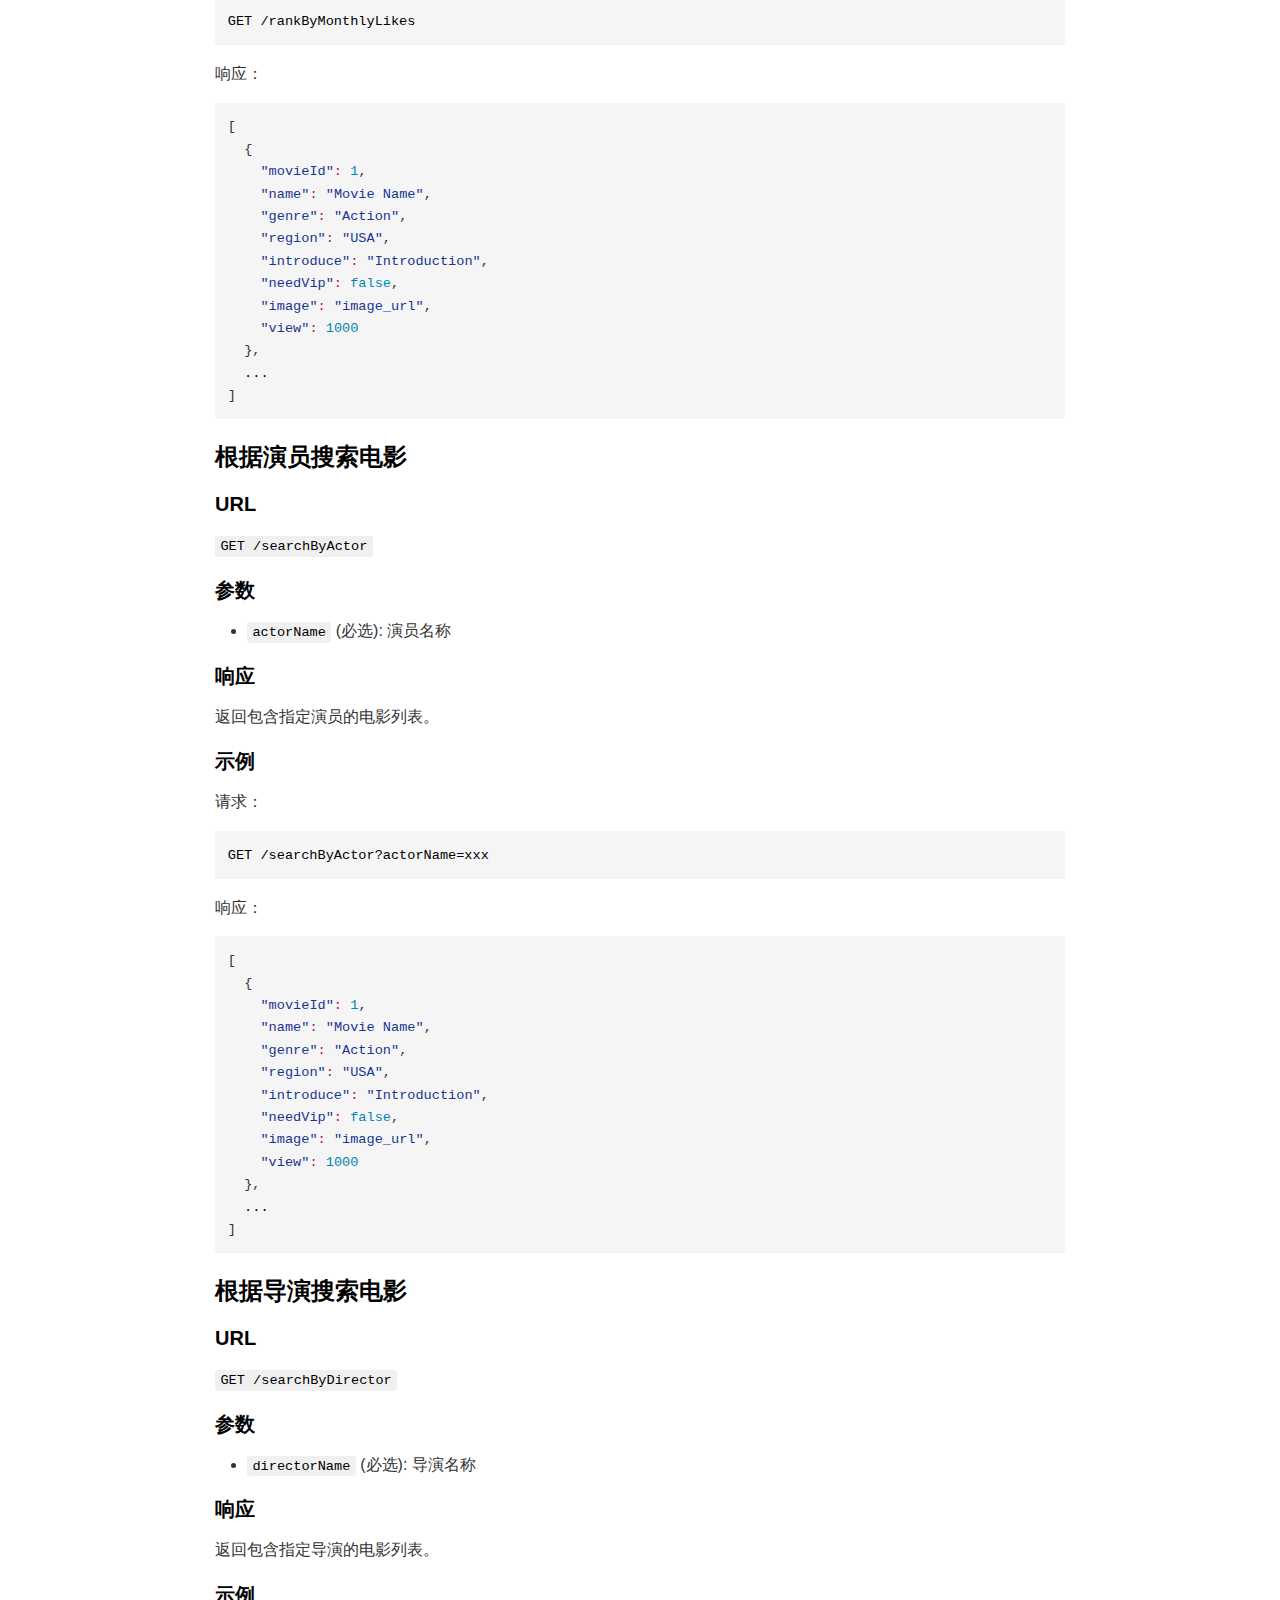
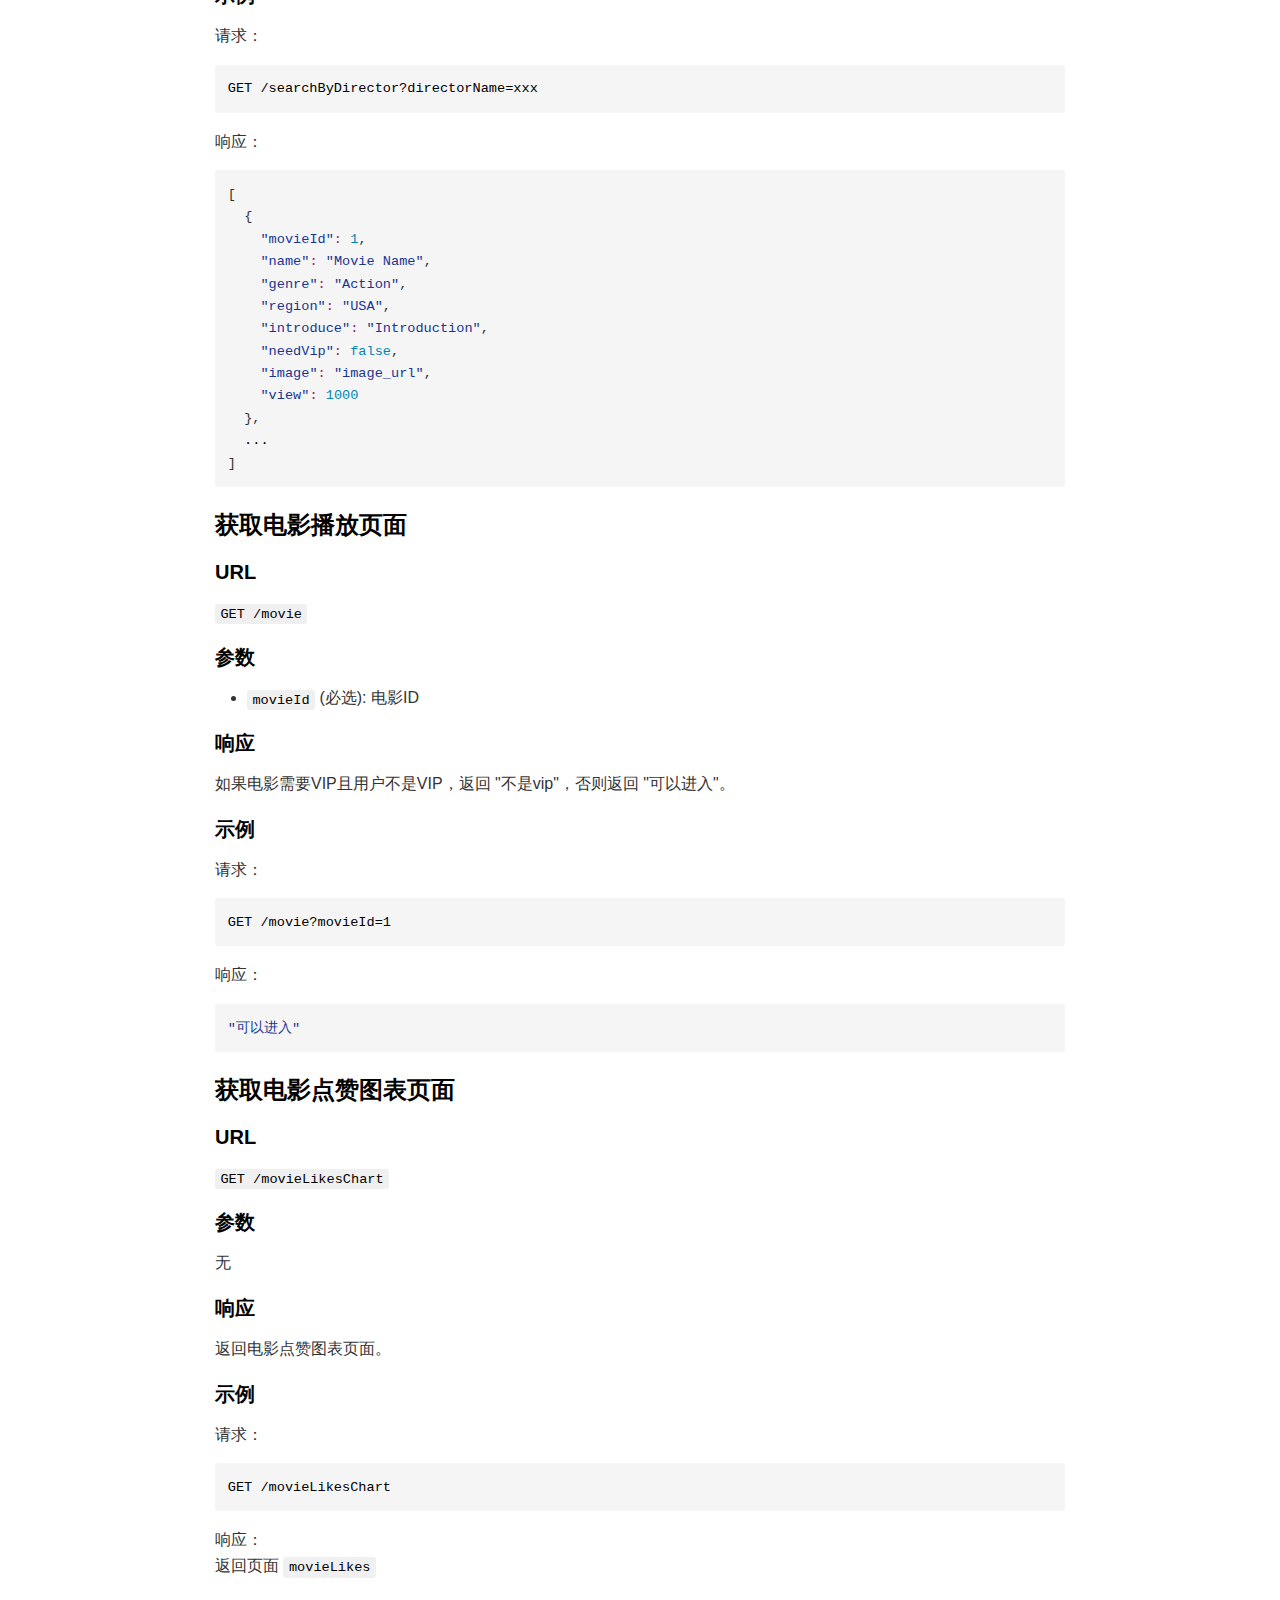
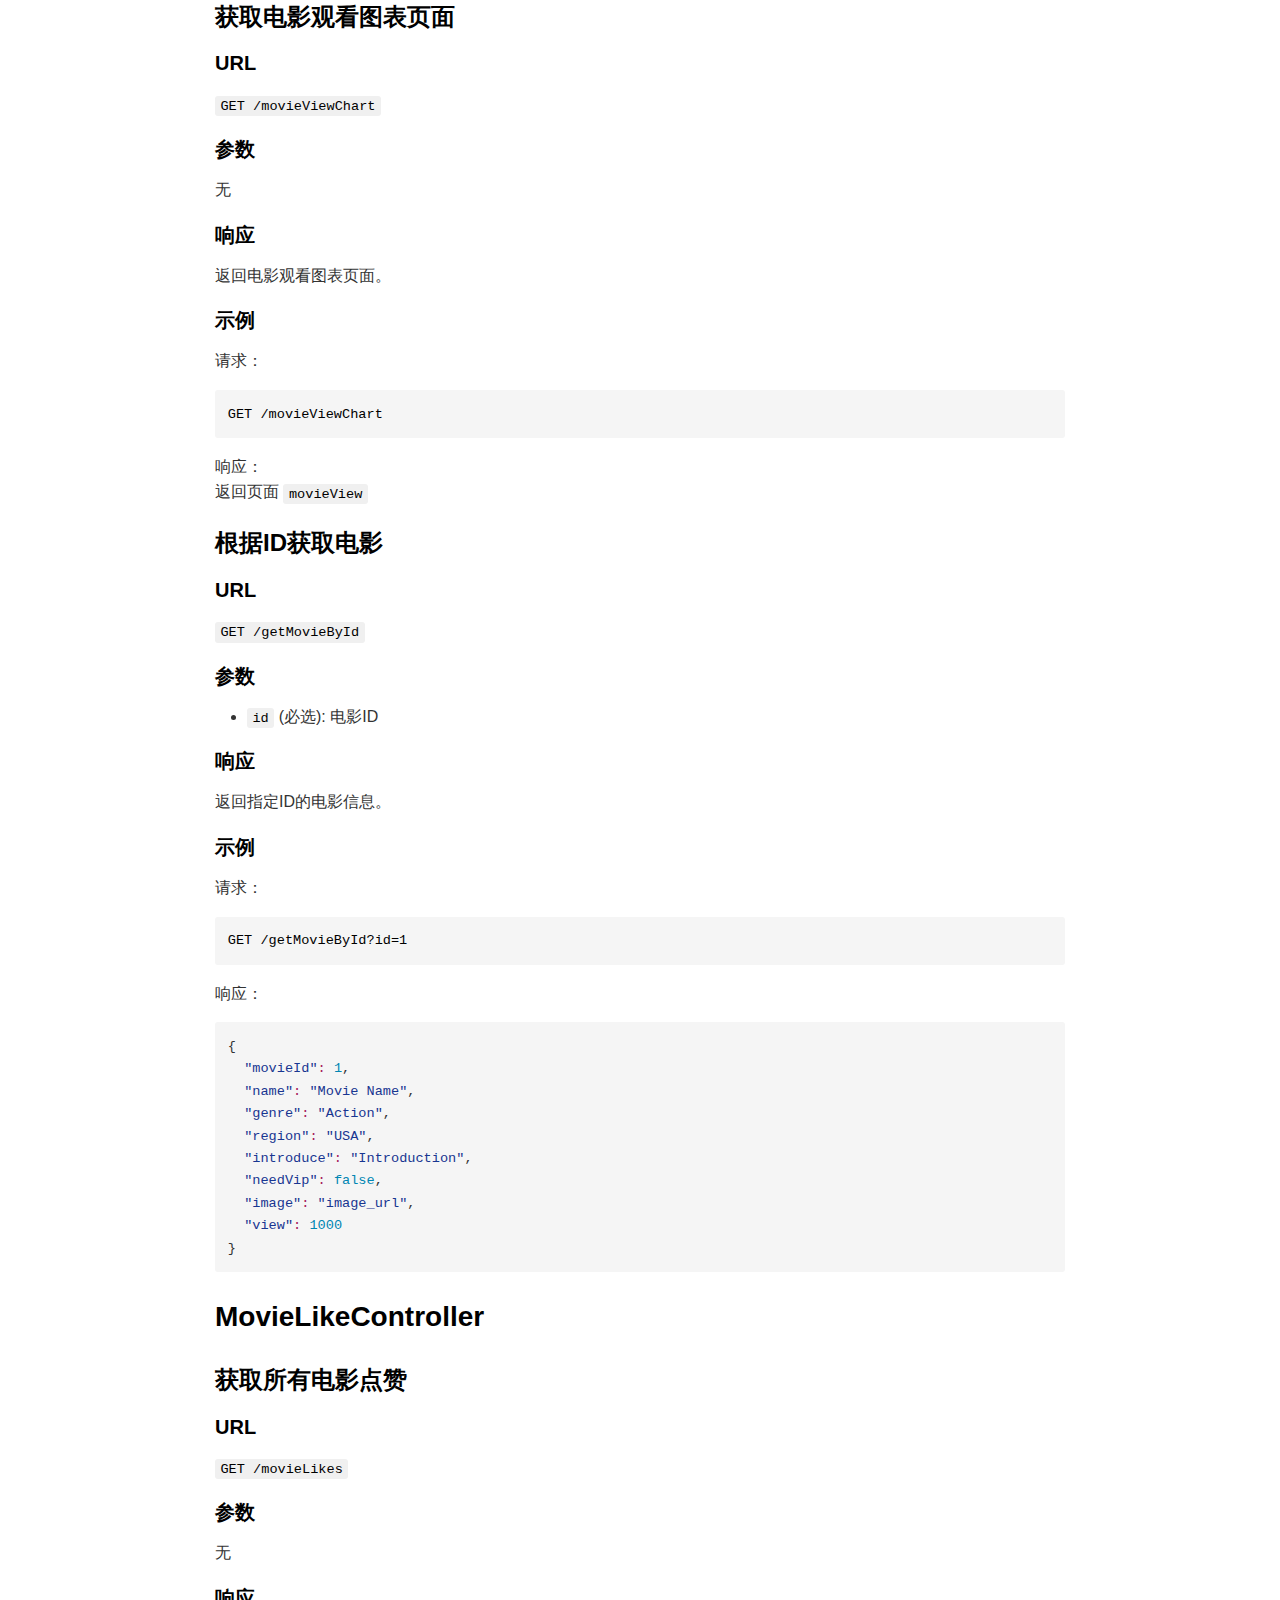
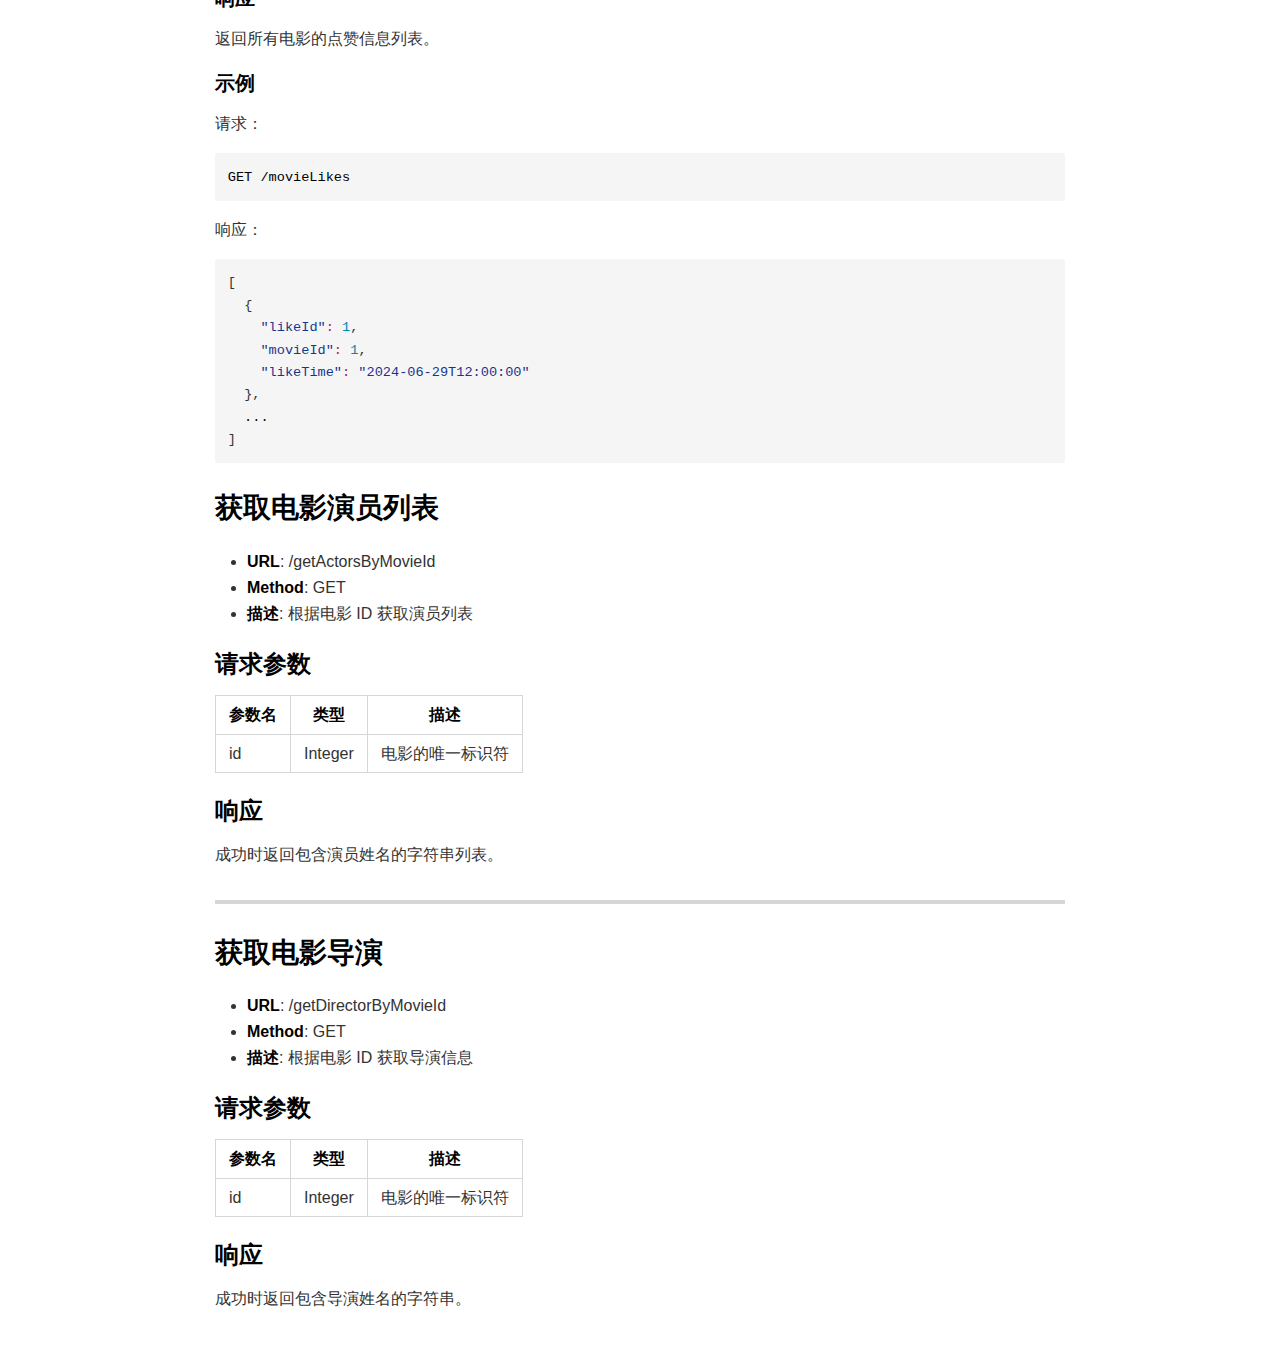
==== commit 47fccf05: "更新接口文档，数据库" ====
--- a/接口文档.html
+++ b/接口文档.html
@@ -11,8 +11,6 @@
       
       <style>
       code[class*=language-],pre[class*=language-]{color:#333;background:0 0;font-family:Consolas,"Liberation Mono",Menlo,Courier,monospace;text-align:left;white-space:pre;word-spacing:normal;word-break:normal;word-wrap:normal;line-height:1.4;-moz-tab-size:8;-o-tab-size:8;tab-size:8;-webkit-hyphens:none;-moz-hyphens:none;-ms-hyphens:none;hyphens:none}pre[class*=language-]{padding:.8em;overflow:auto;border-radius:3px;background:#f5f5f5}:not(pre)>code[class*=language-]{padding:.1em;border-radius:.3em;white-space:normal;background:#f5f5f5}.token.blockquote,.token.comment{color:#969896}.token.cdata{color:#183691}.token.doctype,.token.macro.property,.token.punctuation,.token.variable{color:#333}.token.builtin,.token.important,.token.keyword,.token.operator,.token.rule{color:#a71d5d}.token.attr-value,.token.regex,.token.string,.token.url{color:#183691}.token.atrule,.token.boolean,.token.code,.token.command,.token.constant,.token.entity,.token.number,.token.property,.token.symbol{color:#0086b3}.token.prolog,.token.selector,.token.tag{color:#63a35c}.token.attr-name,.token.class,.token.class-name,.token.function,.token.id,.token.namespace,.token.pseudo-class,.token.pseudo-element,.token.url-reference .token.variable{color:#795da3}.token.entity{cursor:help}.token.title,.token.title .token.punctuation{font-weight:700;color:#1d3e81}.token.list{color:#ed6a43}.token.inserted{background-color:#eaffea;color:#55a532}.token.deleted{background-color:#ffecec;color:#bd2c00}.token.bold{font-weight:700}.token.italic{font-style:italic}.language-json .token.property{color:#183691}.language-markup .token.tag .token.punctuation{color:#333}.language-css .token.function,code.language-css{color:#0086b3}.language-yaml .token.atrule{color:#63a35c}code.language-yaml{color:#183691}.language-ruby .token.function{color:#333}.language-markdown .token.url{color:#795da3}.language-makefile .token.symbol{color:#795da3}.language-makefile .token.variable{color:#183691}.language-makefile .token.builtin{color:#0086b3}.language-bash .token.keyword{color:#0086b3}pre[data-line]{position:relative;padding:1em 0 1em 3em}pre[data-line] .line-highlight-wrapper{position:absolute;top:0;left:0;background-color:transparent;display:block;width:100%}pre[data-line] .line-highlight{position:absolute;left:0;right:0;padding:inherit 0;margin-top:1em;background:hsla(24,20%,50%,.08);background:linear-gradient(to right,hsla(24,20%,50%,.1) 70%,hsla(24,20%,50%,0));pointer-events:none;line-height:inherit;white-space:pre}pre[data-line] .line-highlight:before,pre[data-line] .line-highlight[data-end]:after{content:attr(data-start);position:absolute;top:.4em;left:.6em;min-width:1em;padding:0 .5em;background-color:hsla(24,20%,50%,.4);color:#f4f1ef;font:bold 65%/1.5 sans-serif;text-align:center;vertical-align:.3em;border-radius:999px;text-shadow:none;box-shadow:0 1px #fff}pre[data-line] .line-highlight[data-end]:after{content:attr(data-end);top:auto;bottom:.4em}html body{font-family:'Helvetica Neue',Helvetica,'Segoe UI',Arial,freesans,sans-serif;font-size:16px;line-height:1.6;color:#333;background-color:#fff;overflow:initial;box-sizing:border-box;word-wrap:break-word}html body>:first-child{margin-top:0}html body h1,html body h2,html body h3,html body h4,html body h5,html body h6{line-height:1.2;margin-top:1em;margin-bottom:16px;color:#000}html body h1{font-size:2.25em;font-weight:300;padding-bottom:.3em}html body h2{font-size:1.75em;font-weight:400;padding-bottom:.3em}html body h3{font-size:1.5em;font-weight:500}html body h4{font-size:1.25em;font-weight:600}html body h5{font-size:1.1em;font-weight:600}html body h6{font-size:1em;font-weight:600}html body h1,html body h2,html body h3,html body h4,html body h5{font-weight:600}html body h5{font-size:1em}html body h6{color:#5c5c5c}html body strong{color:#000}html body del{color:#5c5c5c}html body a:not([href]){color:inherit;text-decoration:none}html body a{color:#08c;text-decoration:none}html body a:hover{color:#00a3f5;text-decoration:none}html body img{max-width:100%}html body>p{margin-top:0;margin-bottom:16px;word-wrap:break-word}html body>ol,html body>ul{margin-bottom:16px}html body ol,html body ul{padding-left:2em}html body ol.no-list,html body ul.no-list{padding:0;list-style-type:none}html body ol ol,html body ol ul,html body ul ol,html body ul ul{margin-top:0;margin-bottom:0}html body li{margin-bottom:0}html body li.task-list-item{list-style:none}html body li>p{margin-top:0;margin-bottom:0}html body .task-list-item-checkbox{margin:0 .2em .25em -1.8em;vertical-align:middle}html body .task-list-item-checkbox:hover{cursor:pointer}html body blockquote{margin:16px 0;font-size:inherit;padding:0 15px;color:#5c5c5c;background-color:#f0f0f0;border-left:4px solid #d6d6d6}html body blockquote>:first-child{margin-top:0}html body blockquote>:last-child{margin-bottom:0}html body hr{height:4px;margin:32px 0;background-color:#d6d6d6;border:0 none}html body table{margin:10px 0 15px 0;border-collapse:collapse;border-spacing:0;display:block;width:100%;overflow:auto;word-break:normal;word-break:keep-all}html body table th{font-weight:700;color:#000}html body table td,html body table th{border:1px solid #d6d6d6;padding:6px 13px}html body dl{padding:0}html body dl dt{padding:0;margin-top:16px;font-size:1em;font-style:italic;font-weight:700}html body dl dd{padding:0 16px;margin-bottom:16px}html body code{font-family:Menlo,Monaco,Consolas,'Courier New',monospace;font-size:.85em;color:#000;background-color:#f0f0f0;border-radius:3px;padding:.2em 0}html body code::after,html body code::before{letter-spacing:-.2em;content:'\00a0'}html body pre>code{padding:0;margin:0;word-break:normal;white-space:pre;background:0 0;border:0}html body .highlight{margin-bottom:16px}html body .highlight pre,html body pre{padding:1em;overflow:auto;line-height:1.45;border:#d6d6d6;border-radius:3px}html body .highlight pre{margin-bottom:0;word-break:normal}html body pre code,html body pre tt{display:inline;max-width:initial;padding:0;margin:0;overflow:initial;line-height:inherit;word-wrap:normal;background-color:transparent;border:0}html body pre code:after,html body pre code:before,html body pre tt:after,html body pre tt:before{content:normal}html body blockquote,html body dl,html body ol,html body p,html body pre,html body ul{margin-top:0;margin-bottom:16px}html body kbd{color:#000;border:1px solid #d6d6d6;border-bottom:2px solid #c7c7c7;padding:2px 4px;background-color:#f0f0f0;border-radius:3px}@media print{html body{background-color:#fff}html body h1,html body h2,html body h3,html body h4,html body h5,html body h6{color:#000;page-break-after:avoid}html body blockquote{color:#5c5c5c}html body pre{page-break-inside:avoid}html body table{display:table}html body img{display:block;max-width:100%;max-height:100%}html body code,html body pre{word-wrap:break-word;white-space:pre}}.markdown-preview{width:100%;height:100%;box-sizing:border-box}.markdown-preview ul{list-style:disc}.markdown-preview ul ul{list-style:circle}.markdown-preview ul ul ul{list-style:square}.markdown-preview ol{list-style:decimal}.markdown-preview ol ol,.markdown-preview ul ol{list-style-type:lower-roman}.markdown-preview ol ol ol,.markdown-preview ol ul ol,.markdown-preview ul ol ol,.markdown-preview ul ul ol{list-style-type:lower-alpha}.markdown-preview .newpage,.markdown-preview .pagebreak{page-break-before:always}.markdown-preview pre.line-numbers{position:relative;padding-left:3.8em;counter-reset:linenumber}.markdown-preview pre.line-numbers>code{position:relative}.markdown-preview pre.line-numbers .line-numbers-rows{position:absolute;pointer-events:none;top:1em;font-size:100%;left:0;width:3em;letter-spacing:-1px;border-right:1px solid #999;-webkit-user-select:none;-moz-user-select:none;-ms-user-select:none;user-select:none}.markdown-preview pre.line-numbers .line-numbers-rows>span{pointer-events:none;display:block;counter-increment:linenumber}.markdown-preview pre.line-numbers .line-numbers-rows>span:before{content:counter(linenumber);color:#999;display:block;padding-right:.8em;text-align:right}.markdown-preview .mathjax-exps .MathJax_Display{text-align:center!important}.markdown-preview:not([data-for=preview]) .code-chunk .code-chunk-btn-group{display:none}.markdown-preview:not([data-for=preview]) .code-chunk .status{display:none}.markdown-preview:not([data-for=preview]) .code-chunk .output-div{margin-bottom:16px}.markdown-preview .md-toc{padding:0}.markdown-preview .md-toc .md-toc-link-wrapper .md-toc-link{display:inline;padding:.25rem 0}.markdown-preview .md-toc .md-toc-link-wrapper .md-toc-link div,.markdown-preview .md-toc .md-toc-link-wrapper .md-toc-link p{display:inline}.markdown-preview .md-toc .md-toc-link-wrapper.highlighted .md-toc-link{font-weight:800}.scrollbar-style::-webkit-scrollbar{width:8px}.scrollbar-style::-webkit-scrollbar-track{border-radius:10px;background-color:transparent}.scrollbar-style::-webkit-scrollbar-thumb{border-radius:5px;background-color:rgba(150,150,150,.66);border:4px solid rgba(150,150,150,.66);background-clip:content-box}html body[for=html-export]:not([data-presentation-mode]){position:relative;width:100%;height:100%;top:0;left:0;margin:0;padding:0;overflow:auto}html body[for=html-export]:not([data-presentation-mode]) .markdown-preview{position:relative;top:0;min-height:100vh}@media screen and (min-width:914px){html body[for=html-export]:not([data-presentation-mode]) .markdown-preview{padding:2em calc(50% - 457px + 2em)}}@media screen and (max-width:914px){html body[for=html-export]:not([data-presentation-mode]) .markdown-preview{padding:2em}}@media screen and (max-width:450px){html body[for=html-export]:not([data-presentation-mode]) .markdown-preview{font-size:14px!important;padding:1em}}@media print{html body[for=html-export]:not([data-presentation-mode]) #sidebar-toc-btn{display:none}}html body[for=html-export]:not([data-presentation-mode]) #sidebar-toc-btn{position:fixed;bottom:8px;left:8px;font-size:28px;cursor:pointer;color:inherit;z-index:99;width:32px;text-align:center;opacity:.4}html body[for=html-export]:not([data-presentation-mode])[html-show-sidebar-toc] #sidebar-toc-btn{opacity:1}html body[for=html-export]:not([data-presentation-mode])[html-show-sidebar-toc] .md-sidebar-toc{position:fixed;top:0;left:0;width:300px;height:100%;padding:32px 0 48px 0;font-size:14px;box-shadow:0 0 4px rgba(150,150,150,.33);box-sizing:border-box;overflow:auto;background-color:inherit}html body[for=html-export]:not([data-presentation-mode])[html-show-sidebar-toc] .md-sidebar-toc::-webkit-scrollbar{width:8px}html body[for=html-export]:not([data-presentation-mode])[html-show-sidebar-toc] .md-sidebar-toc::-webkit-scrollbar-track{border-radius:10px;background-color:transparent}html body[for=html-export]:not([data-presentation-mode])[html-show-sidebar-toc] .md-sidebar-toc::-webkit-scrollbar-thumb{border-radius:5px;background-color:rgba(150,150,150,.66);border:4px solid rgba(150,150,150,.66);background-clip:content-box}html body[for=html-export]:not([data-presentation-mode])[html-show-sidebar-toc] .md-sidebar-toc a{text-decoration:none}html body[for=html-export]:not([data-presentation-mode])[html-show-sidebar-toc] .md-sidebar-toc .md-toc{padding:0 16px}html body[for=html-export]:not([data-presentation-mode])[html-show-sidebar-toc] .md-sidebar-toc .md-toc .md-toc-link-wrapper .md-toc-link{display:inline;padding:.25rem 0}html body[for=html-export]:not([data-presentation-mode])[html-show-sidebar-toc] .md-sidebar-toc .md-toc .md-toc-link-wrapper .md-toc-link div,html body[for=html-export]:not([data-presentation-mode])[html-show-sidebar-toc] .md-sidebar-toc .md-toc .md-toc-link-wrapper .md-toc-link p{display:inline}html body[for=html-export]:not([data-presentation-mode])[html-show-sidebar-toc] .md-sidebar-toc .md-toc .md-toc-link-wrapper.highlighted .md-toc-link{font-weight:800}html body[for=html-export]:not([data-presentation-mode])[html-show-sidebar-toc] .markdown-preview{left:300px;width:calc(100% - 300px);padding:2em calc(50% - 457px - 300px / 2);margin:0;box-sizing:border-box}@media screen and (max-width:1274px){html body[for=html-export]:not([data-presentation-mode])[html-show-sidebar-toc] .markdown-preview{padding:2em}}@media screen and (max-width:450px){html body[for=html-export]:not([data-presentation-mode])[html-show-sidebar-toc] .markdown-preview{width:100%}}html body[for=html-export]:not([data-presentation-mode]):not([html-show-sidebar-toc]) .markdown-preview{left:50%;transform:translateX(-50%)}html body[for=html-export]:not([data-presentation-mode]):not([html-show-sidebar-toc]) .md-sidebar-toc{display:none}
-/* Please visit the URL below for more information: */
-/*   https://shd101wyy.github.io/markdown-preview-enhanced/#/customize-css */
 /* Please visit the URL below for more information: */
 /*   https://shd101wyy.github.io/markdown-preview-enhanced/#/customize-css */
 
@@ -263,7 +261,58 @@
   <span class="token punctuation">}</span><span class="token punctuation">,</span>
   ...
 <span class="token punctuation">]</span>
-</code></pre>
+</code></pre><h2 id="获取电影演员列表">获取电影演员列表 </h2>
+<ul>
+<li><strong>URL</strong>: /getActorsByMovieId</li>
+<li><strong>Method</strong>: GET</li>
+<li><strong>描述</strong>: 根据电影 ID 获取演员列表</li>
+</ul>
+<h3 id="请求参数">请求参数 </h3>
+<table>
+<thead>
+<tr>
+<th>参数名</th>
+<th>类型</th>
+<th>描述</th>
+</tr>
+</thead>
+<tbody>
+<tr>
+<td>id</td>
+<td>Integer</td>
+<td>电影的唯一标识符</td>
+</tr>
+</tbody>
+</table>
+<h3 id="响应-11">响应 </h3>
+<p>成功时返回包含演员姓名的字符串列表。</p>
+<hr>
+<h2 id="获取电影导演">获取电影导演 </h2>
+<ul>
+<li><strong>URL</strong>: /getDirectorByMovieId</li>
+<li><strong>Method</strong>: GET</li>
+<li><strong>描述</strong>: 根据电影 ID 获取导演信息</li>
+</ul>
+<h3 id="请求参数-1">请求参数 </h3>
+<table>
+<thead>
+<tr>
+<th>参数名</th>
+<th>类型</th>
+<th>描述</th>
+</tr>
+</thead>
+<tbody>
+<tr>
+<td>id</td>
+<td>Integer</td>
+<td>电影的唯一标识符</td>
+</tr>
+</tbody>
+</table>
+<h3 id="响应-12">响应 </h3>
+<p>成功时返回包含导演姓名的字符串。</p>
+
       </div>
       
       
